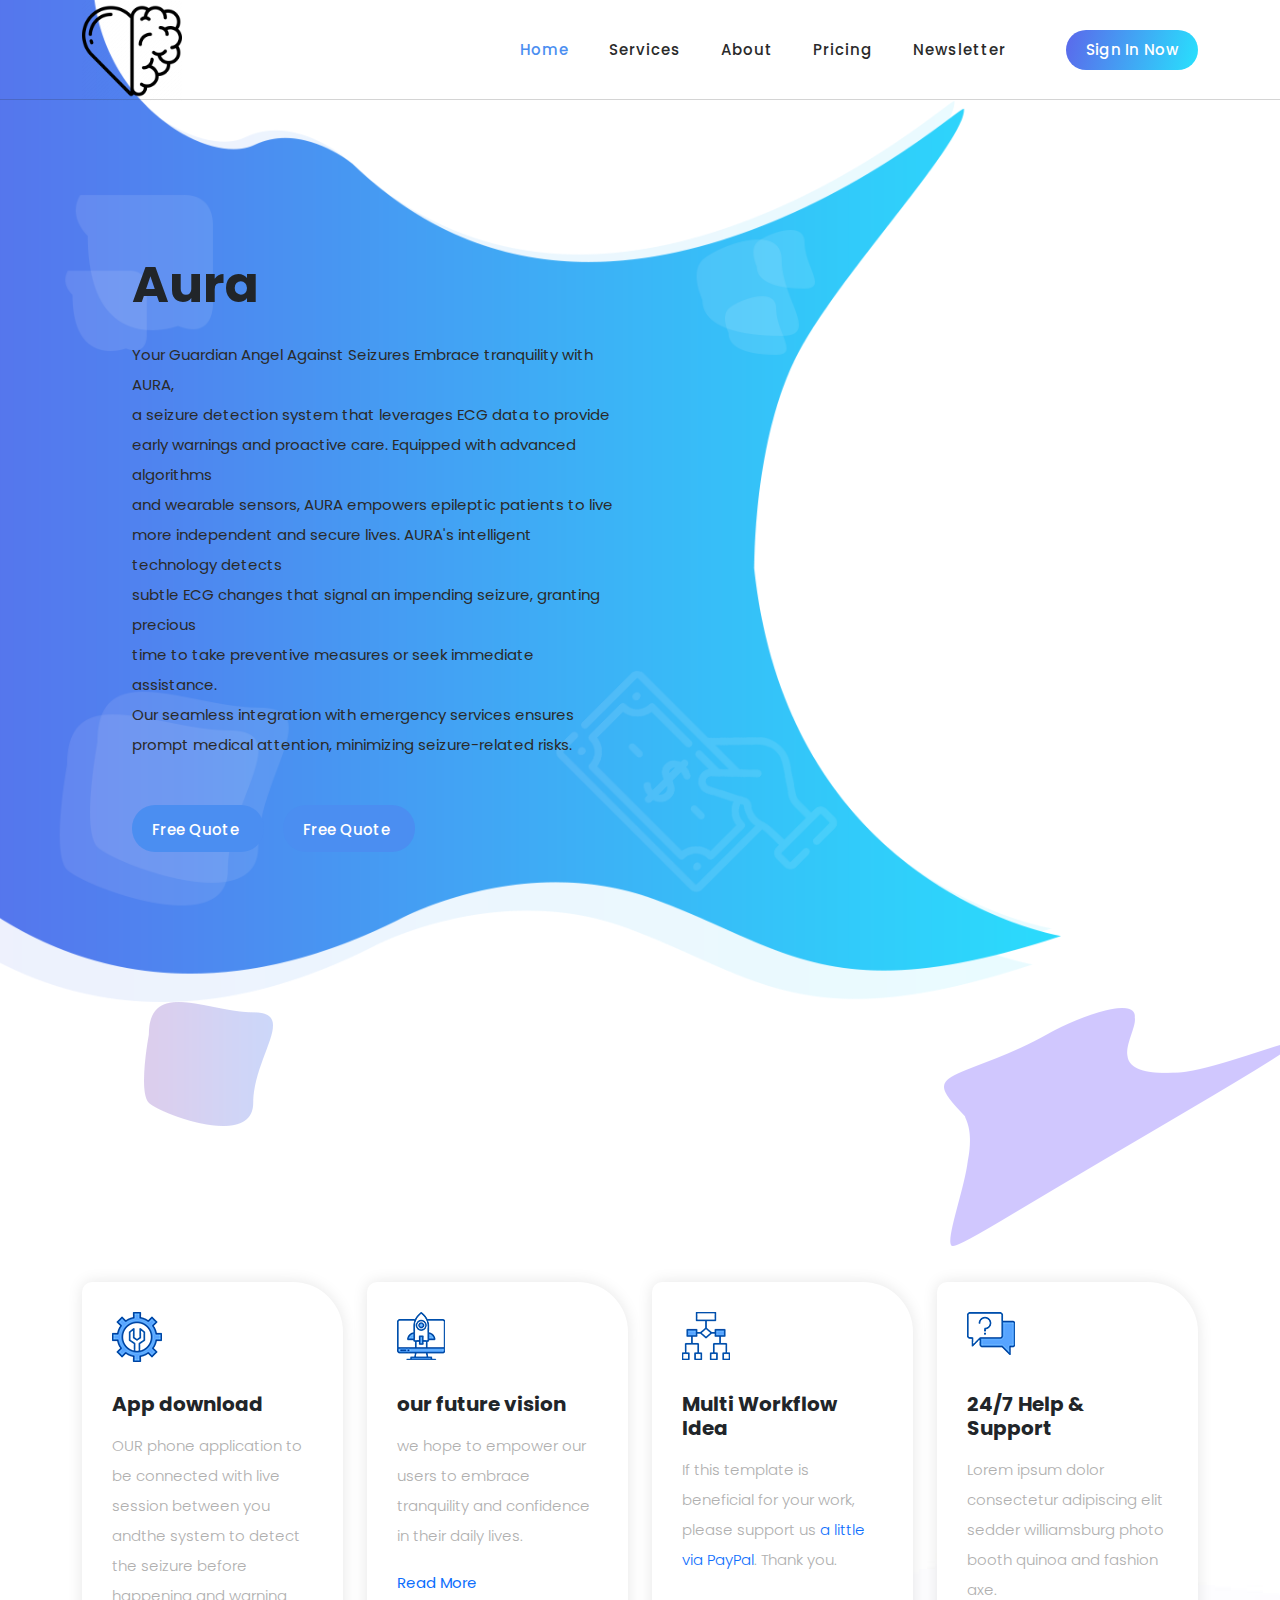
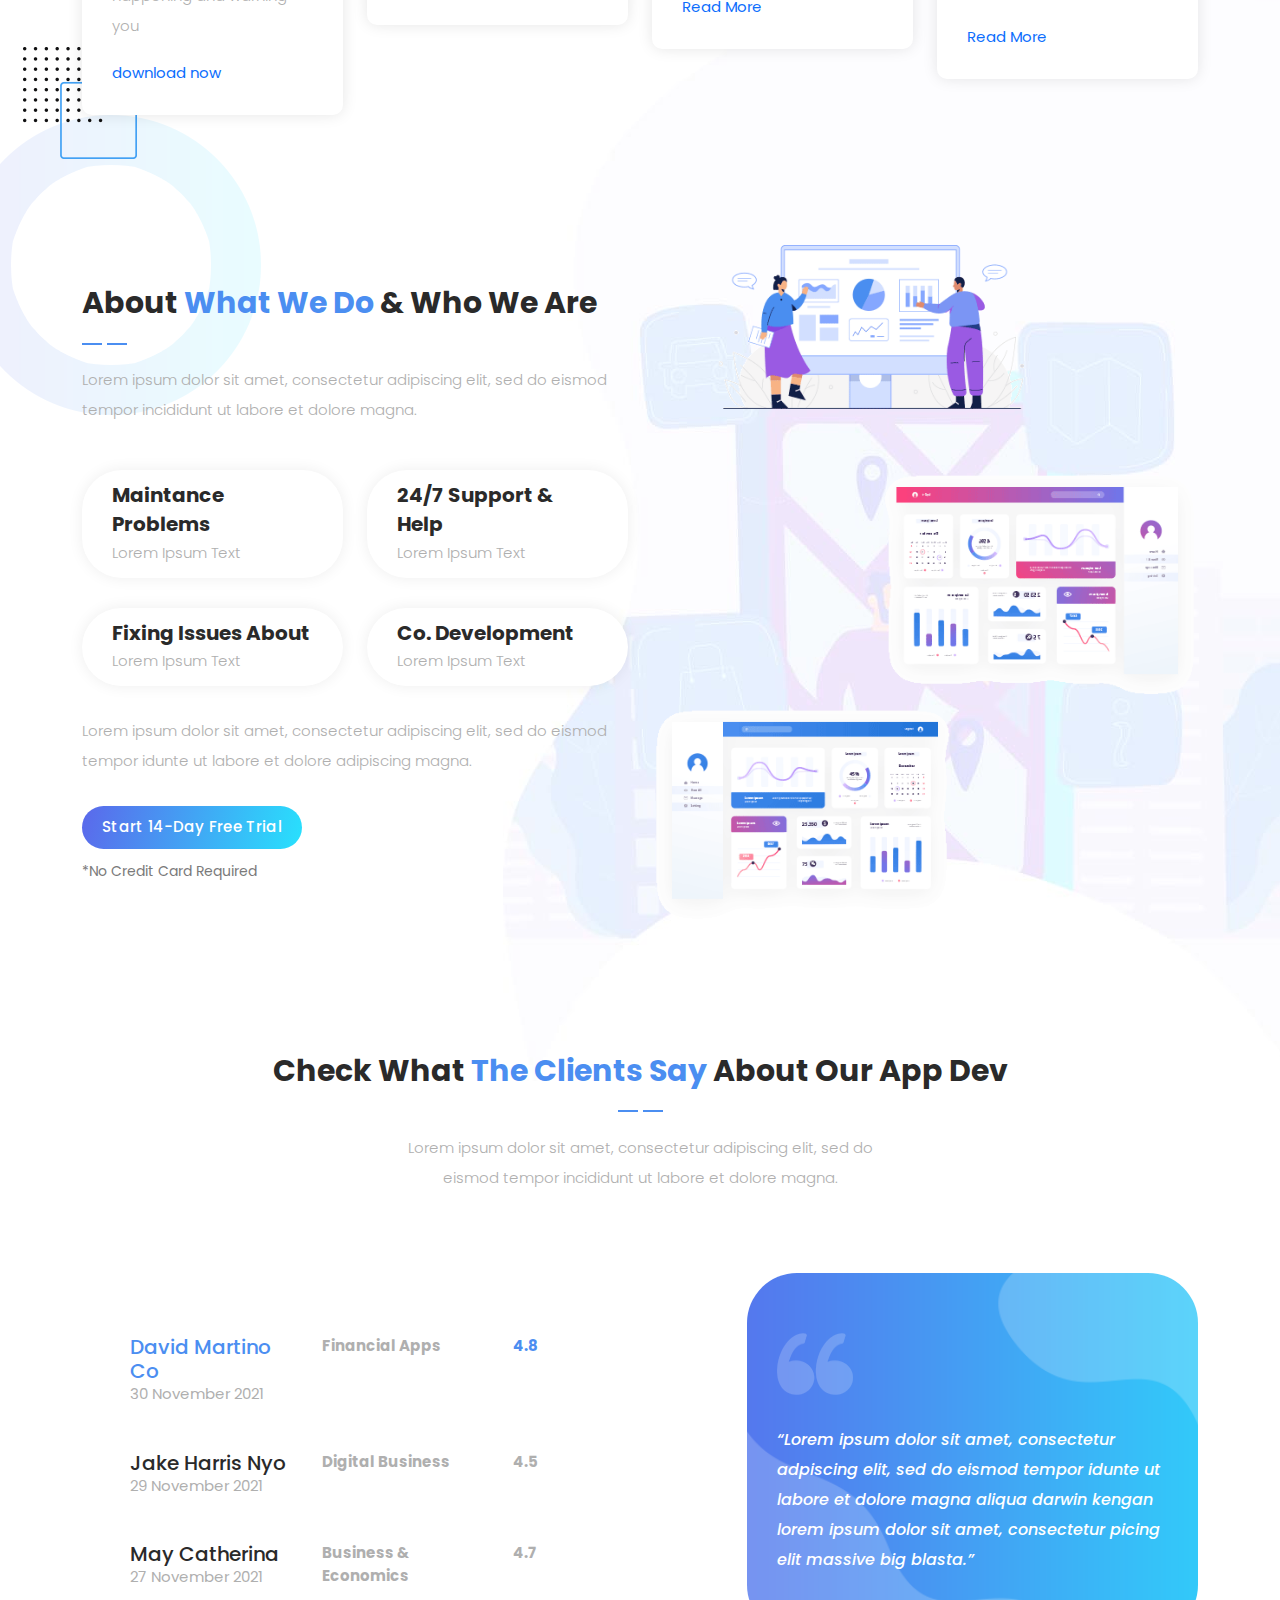
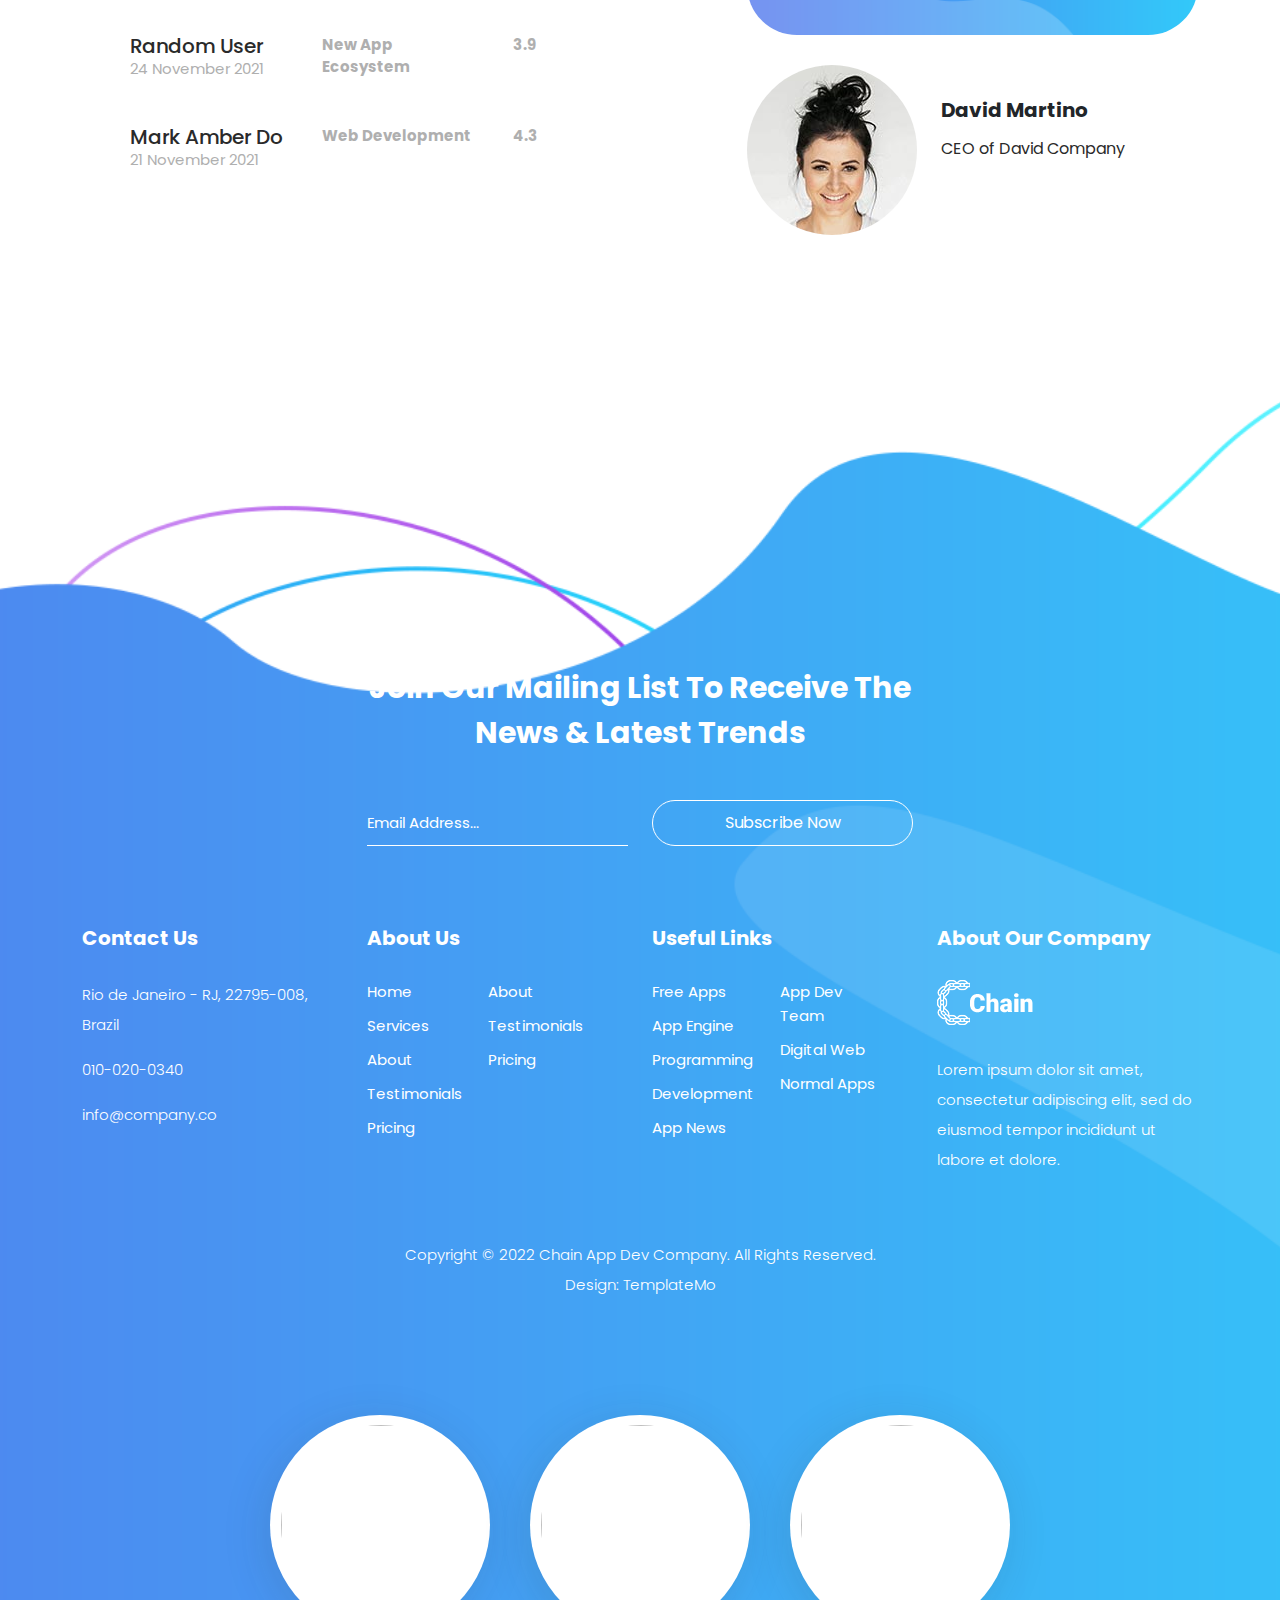
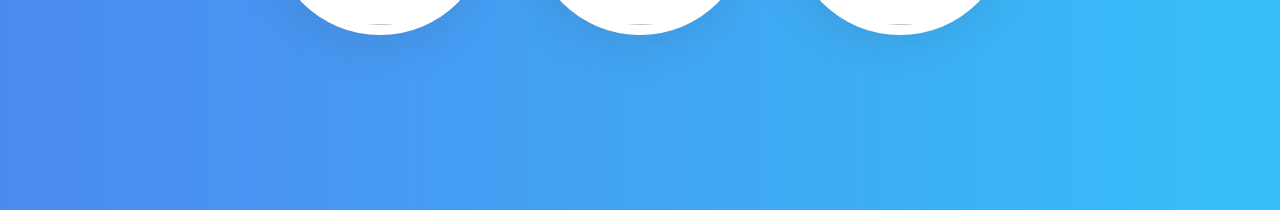
==== index.html @ 26a2052e "added new files" ====
<!DOCTYPE html>
<html lang="en">

  <head>

    <meta charset="UTF-8">
    <meta name="viewport" content="width=device-width, initial-scale=1, shrink-to-fit=no">
    <meta name="description" content="">
    <meta name="author" content="">
    <link rel="preconnect" href="https://fonts.googleapis.com">
    <link rel="preconnect" href="https://fonts.gstatic.com" crossorigin>
    <link href="https://fonts.googleapis.com/css2?family=Roboto:wght@100;300;400;500;700;900&display=swap" rel="stylesheet">

    <title>Chain App Dev - App Landing Page HTML5 Template</title>

    <!-- Bootstrap core CSS -->
    <link href="vendor/bootstrap/css/bootstrap.min.css" rel="stylesheet">

<!--

TemplateMo 570 Chain App Dev

https://templatemo.com/tm-570-chain-app-dev

-->

    <!-- Additional CSS Files -->
    <link rel="stylesheet" href="https://use.fontawesome.com/releases/v5.8.1/css/all.css" integrity="sha384-50oBUHEmvpQ+1lW4y57PTFmhCaXp0ML5d60M1M7uH2+nqUivzIebhndOJK28anvf" crossorigin="anonymous">
    <link rel="stylesheet" href="assets/css/templatemo-chain-app-dev.css">
    <link rel="stylesheet" href="assets/css/animated.css">
    <link rel="stylesheet" href="assets/css/owl.css">


    <style>
      @import url('https://fonts.googleapis.com/css2?family=Poppins:wght@300;400;500;600&display=swap');
       
          *{
          padding: 0;
          margin: 0;
          box-sizing: border-box;
          font-family: Poppins;
      }
      .home-container{
          width: 100%;
          height: 50vh; /*for the color background at the base*/
          display: flex;
          align-items: center;
          justify-content: center;
          
      }
      .profile-card{
          position: relative;
          width: 220px;
          height: 220px;
          background-color: #fff;
          padding: 30px;
          border-radius: 50%;
          box-shadow: -5px 8px 45px rgba(51, 51, 51, 0.126);
          transition: all .4s;
          margin: 0 20px;
      }
      .profile-card:hover{   /* it is for the image after moved up*/
          border-radius: 10px;
          height: 220px;
      }
      .profile-card .img{ /*it is for the position of the image inside teh circle adn make the circls*/
          position: relative;
          top: 50%; 
          left: 38%; 
          transform: translate(-50%, -50%); 
          width: 100%;
          height: 125%;
      }
      .profile-card:hover img{
          border-radius: 10px;
          transform: translateY(-70px);
      }
      .img img{
          object-fit: fill;
          width: 125%;
          height: 100%;
          border-radius: 50%;
          transition: all .4s;
          z-index: 99;
      }
      .caption{
          text-align: center;
          transform: translateY(-90px);
          opacity: 0;
          pointer-events: none;
          transition: all .5s;
          
      }
      .profile-card:hover .caption{
          opacity: 1;
          pointer-events: all;
          
      }
      .caption h3{
          font-size: 21px;
          color: #0c52a1;
          font-weight: 600;
      }
      .caption p{
          font-size: 15px;
          font-weight: 500;
          margin: 2px 0 12px 0;
      }
      .caption .social-links i{
          font-size: 21px;
          margin: 0 3px;
          cursor: pointer;
          color: #333;
          transition: all .4s;
      }
      .caption .social-links i:hover{
          color: #0c52a1;
      }

      .caption .email-icon {
          font-size: 21px;
          margin: 0 3px;
          cursor: pointer;
          color: #333;
          transition: all .4s;
      }

      .caption .phone-icon {
          font-size: 21px;
          margin: 0 3px;
          cursor: pointer;
          color: #333;
          transition: all .4s;
      }

  </style>

  </head>

<body>

  <!-- ***** Preloader Start ***** -->
  <div id="js-preloader" class="js-preloader">
    <div class="preloader-inner">
      <span class="dot"></span>
      <div class="dots">
        <span></span>
        <span></span>
        <span></span>
      </div>
    </div>
  </div>
  <!-- ***** Preloader End ***** -->

  <!-- ***** Header Area Start ***** -->
  <header class="header-area header-sticky wow slideInDown" data-wow-duration="0.75s" data-wow-delay="0s">
    <div class="container">
      <div class="row">
        <div class="col-12">
          <nav class="main-nav">
            <!-- ***** Logo Start ***** -->
            <a href="index.html" class="logo">
              <img src="assets/images/logo.png" alt="Chain App Dev" width="100px" height="100px">
            </a>
            <!-- ***** Logo End ***** -->
            <!-- ***** Menu Start ***** -->
            <ul class="nav">
              <li class="scroll-to-section"><a href="#top" class="active">Home</a></li>
              <li class="scroll-to-section"><a href="#services">Services</a></li>
              <li class="scroll-to-section"><a href="#about">About</a></li>
              <li class="scroll-to-section"><a href="#pricing">Pricing</a></li>
              <li class="scroll-to-section"><a href="#newsletter">Newsletter</a></li>
              <li><div class="gradient-button"><a id="modal_trigger" href="#modal"><i class="fa fa-sign-in-alt"></i> Sign In Now</a></div></li> 
            </ul>        
            <a class='menu-trigger'>
                <span>Menu</span>
            </a>
            <!-- ***** Menu End ***** -->
          </nav>
        </div>
      </div>
    </div>
  </header>
  <!-- ***** Header Area End ***** -->
  
  <div id="modal" class="popupContainer" style="display:none;">
    <div class="popupHeader">
        <span class="header_title">Login</span>
        <span class="modal_close"><i class="fa fa-times"></i></span>
    </div>

    <section class="popupBody">
        <!-- Social Login -->
        <div class="social_login">
            <div class="">
                <a href="#" class="social_box fb">
                    <span class="icon"><i class="fab fa-facebook"></i></span>
                    <span class="icon_title">Connect with Facebook</span>

                </a>

                <a href="#" class="social_box google">
                    <span class="icon"><i class="fab fa-google-plus"></i></span>
                    <span class="icon_title">Connect with Google</span>
                </a>
            </div>

            <div class="centeredText">
                <span>Or use your Email address</span>
            </div>

            <div class="action_btns">
                <div class="one_half"><a href="#" id="login_form" class="btn">Login</a></div>
                <div class="one_half last"><a href="#" id="register_form" class="btn">Sign up</a></div>
            </div>
        </div>

        <!-- Username & Password Login form -->
        <div class="user_login">
            <form>
                <label>Email / Username</label>
                <input type="text" />
                <br />

                <label>Password</label>
                <input type="password" />
                <br />

                <div class="checkbox">
                    <input id="remember" type="checkbox" />
                    <label for="remember">Remember me on this computer</label>
                </div>

                <div class="action_btns">
                    <div class="one_half"><a href="#" class="btn back_btn"><i class="fa fa-angle-double-left"></i> Back</a></div>
                    <div class="one_half last"><a href="#" class="btn btn_red">Login</a></div>
                </div>
            </form>

            <a href="#" class="forgot_password">Forgot password?</a>
        </div>

        <!-- Register Form -->
        <div class="user_register">
            <form>
                <label>Full Name</label>
                <input type="text" />
                <br />

                <label>Email Address</label>
                <input type="email" />
                <br />

                <label>Password</label>
                <input type="password" />
                <br />

                <div class="checkbox">
                    <input id="send_updates" type="checkbox" />
                    <label for="send_updates">Send me occasional email updates</label>
                </div>

                <div class="action_btns">
                    <div class="one_half"><a href="#" class="btn back_btn"><i class="fa fa-angle-double-left"></i> Back</a></div>
                    <div class="one_half last"><a href="#" class="btn btn_red">Register</a></div>
                </div>
            </form>
        </div>
    </section>
</div>

  <div class="main-banner wow fadeIn" id="top" data-wow-duration="1s" data-wow-delay="0.5s">
    <div class="container">
      <div class="row">
        <div class="col-lg-12">
          <div class="row">
            <div class="col-lg-6 align-self-center">
              <div class="left-content show-up header-text wow fadeInLeft" data-wow-duration="1s" data-wow-delay="1s">
                <div class="row">
                  <div class="col-lg-12">
                    <h2>Aura</h2>
                    <p>
                      Your Guardian Angel Against Seizures Embrace tranquility with AURA, <br>a seizure detection system that leverages ECG data to provide <br> early warnings and proactive care. Equipped with advanced algorithms<br> and wearable sensors, AURA empowers epileptic patients to live <br>more independent and secure lives. AURA's intelligent technology detects <br>subtle ECG changes that signal an impending seizure, granting precious <br>
                      time to take preventive measures or seek immediate assistance. <br>
                      Our seamless integration with emergency services ensures prompt medical attention, minimizing seizure-related risks.</p>
                  </div>
                  <div class="col-lg-12">
                    <div class="white-button first-button scroll-to-section">
                      <a href="#contact">Free Quote <i class="fab fa-apple"></i></a>
                    </div>
                    <div class="white-button scroll-to-section">
                      <a href="#contact">Free Quote <i class="fab fa-google-play"></i></a>
                    </div>
                  </div>
                </div>
              </div>
            </div>
            <div class="col-lg-6">
              <div class="right-image wow fadeInRight" data-wow-duration="1s" data-wow-delay="0.5s">
                <img src="https://th.bing.com/th/id/OIP.6OXfZIeLbPVZrS8uVsND5AHaE8?rs=1&pid=ImgDetMain" alt="">
              <!--   <img src="assets/images/slider-dec.jpg" alt="">-->
              </div>
            </div>
          </div>
        </div>
      </div>
    </div>
  </div>

  <div id="services" class="services section">
    <div class="container">
      <div class="row">
        <div class="col-lg-8 offset-lg-2">
          <div class="section-heading  wow fadeInDown" data-wow-duration="1s" data-wow-delay="0.5s">
            <h4>Amazing <em>Services &amp; Features</em> for you</h4>
            <img src="assets/images/heading-line-dec.png" alt="">
           <!-- <p>If you need the greatest collection of HTML templates for your business, please visit <a rel="nofollow" href="https://www.toocss.com/" target="_blank">TooCSS</a> Blog. If you need to have a contact form PHP script, go to <a href="https://templatemo.com/contact" target="_parent">our contact page</a> for more information.</p>-->
          </div>
        </div>
      </div>
    </div>
    <div class="container">
      <div class="row">
        <div class="col-lg-3">
          <div class="service-item first-service">
            <div class="icon"></div>
            <h4>App download</h4>
            <p>OUR phone application to be connected with live session between you andthe system to detect the seizure before happening and warning you</p>
            <div class="text-button">
              <a href="https://drive.google.com/drive/folders/12OPO1yOykfSMmzlpEMEqibcxQzEgT4Ck?usp=sharing">download now<i class="fa fa-arrow-right"></i></a>
            </div>
          </div>
        </div>
        <div class="col-lg-3">
          <div class="service-item second-service">
            <div class="icon"></div>
            <h4>our future vision</h4>
            <p>we hope to empower our users to embrace tranquility and confidence in their daily lives.</p>
            <div class="text-button">
              <a href="D:\Downloads\web-main\web-main\templatemo_570_chain_app_dev\vision.html">Read More <i class="fa fa-arrow-right"></i></a>
            </div>
          </div>
        </div>
        <div class="col-lg-3">
          <div class="service-item third-service">
            <div class="icon"></div>
            <h4>Multi Workflow Idea</h4>
            <p>If this template is beneficial for your work, please support us <a rel="nofollow" href="https://paypal.me/templatemo" target="_blank">a little via PayPal</a>. Thank you.</p>
            <div class="text-button">
              <a href="#">Read More <i class="fa fa-arrow-right"></i></a>
            </div>
          </div>
        </div>
        <div class="col-lg-3">
          <div class="service-item fourth-service">
            <div class="icon"></div>
            <h4>24/7 Help &amp; Support</h4>
            <p>Lorem ipsum dolor consectetur adipiscing elit sedder williamsburg photo booth quinoa and fashion axe.</p>
            <div class="text-button">
              <a href="#">Read More <i class="fa fa-arrow-right"></i></a>
            </div>
          </div>
        </div>
      </div>
    </div>
  </div>

  <div id="about" class="about-us section">
    <div class="container">
      <div class="row">
        <div class="col-lg-6 align-self-center">
          <div class="section-heading">
            <h4>About <em>What We Do</em> &amp; Who We Are</h4>
            <img src="assets/images/heading-line-dec.png" alt="">
            <p>Lorem ipsum dolor sit amet, consectetur adipiscing elit, sed do eismod tempor incididunt ut labore et dolore magna.</p>
          </div>
          <div class="row">
            <div class="col-lg-6">
              <div class="box-item">
                <h4><a href="#">Maintance Problems</a></h4>
                <p>Lorem Ipsum Text</p>
              </div>
            </div>
            <div class="col-lg-6">
              <div class="box-item">
                <h4><a href="#">24/7 Support &amp; Help</a></h4>
                <p>Lorem Ipsum Text</p>
              </div>
            </div>
            <div class="col-lg-6">
              <div class="box-item">
                <h4><a href="#">Fixing Issues About</a></h4>
                <p>Lorem Ipsum Text</p>
              </div>
            </div>
            <div class="col-lg-6">
              <div class="box-item">
                <h4><a href="#">Co. Development</a></h4>
                <p>Lorem Ipsum Text</p>
              </div>
            </div>
            <div class="col-lg-12">
              <p>Lorem ipsum dolor sit amet, consectetur adipiscing elit, sed do eismod tempor idunte ut labore et dolore adipiscing  magna.</p>
              <div class="gradient-button">
                <a href="#">Start 14-Day Free Trial</a>
              </div>
              <span>*No Credit Card Required</span>
            </div>
          </div>
        </div>
        <div class="col-lg-6">
          <div class="right-image">
            <img src="assets/images/about-right-dec.png" alt="">
          </div>
        </div>
      </div>
    </div>
  </div>

  <div id="clients" class="the-clients">
    <div class="container">
      <div class="row">
        <div class="col-lg-8 offset-lg-2">
          <div class="section-heading">
            <h4>Check What <em>The Clients Say</em> About Our App Dev</h4>
            <img src="assets/images/heading-line-dec.png" alt="">
            <p>Lorem ipsum dolor sit amet, consectetur adipiscing elit, sed do eismod tempor incididunt ut labore et dolore magna.</p>
          </div>
        </div>
        <div class="col-lg-12">
          <div class="naccs">
            <div class="grid">
              <div class="row">
                <div class="col-lg-7 align-self-center">
                  <div class="menu">
                    <div class="first-thumb active">
                      <div class="thumb">
                        <div class="row">
                          <div class="col-lg-4 col-sm-4 col-12">
                            <h4>David Martino Co</h4>
                            <span class="date">30 November 2021</span>
                          </div>
                          <div class="col-lg-4 col-sm-4 d-none d-sm-block">
                            <span class="category">Financial Apps</span>
                          </div>
                          <div class="col-lg-4 col-sm-4 col-12">
                              <i class="fa fa-star"></i>
                              <i class="fa fa-star"></i>
                              <i class="fa fa-star"></i>
                              <i class="fa fa-star"></i>
                              <i class="fa fa-star"></i>
                              <span class="rating">4.8</span>
                          </div>
                        </div>
                      </div>
                    </div>
                    <div>
                      <div class="thumb">
                        <div class="row">
                          <div class="col-lg-4 col-sm-4 col-12">
                            <h4>Jake Harris Nyo</h4>
                            <span class="date">29 November 2021</span>
                          </div>
                          <div class="col-lg-4 col-sm-4 d-none d-sm-block">
                            <span class="category">Digital Business</span>
                          </div>
                          <div class="col-lg-4 col-sm-4 col-12">
                              <i class="fa fa-star"></i>
                              <i class="fa fa-star"></i>
                              <i class="fa fa-star"></i>
                              <i class="fa fa-star"></i>
                              <i class="fa fa-star"></i>
                              <span class="rating">4.5</span>
                          </div>
                        </div>
                      </div>
                    </div>
                    <div>
                      <div class="thumb">
                        <div class="row">
                          <div class="col-lg-4 col-sm-4 col-12">
                            <h4>May Catherina</h4>
                            <span class="date">27 November 2021</span>
                          </div>
                          <div class="col-lg-4 col-sm-4 d-none d-sm-block">
                            <span class="category">Business &amp; Economics</span>
                          </div>
                          <div class="col-lg-4 col-sm-4 col-12">
                              <i class="fa fa-star"></i>
                              <i class="fa fa-star"></i>
                              <i class="fa fa-star"></i>
                              <i class="fa fa-star"></i>
                              <i class="fa fa-star"></i>
                              <span class="rating">4.7</span>
                          </div>
                        </div>
                      </div>
                    </div>
                    <div>
                      <div class="thumb">
                        <div class="row">
                          <div class="col-lg-4 col-sm-4 col-12">
                            <h4>Random User</h4>
                            <span class="date">24 November 2021</span>
                          </div>
                          <div class="col-lg-4 col-sm-4 d-none d-sm-block">
                            <span class="category">New App Ecosystem</span>
                          </div>
                          <div class="col-lg-4 col-sm-4 col-12">
                              <i class="fa fa-star"></i>
                              <i class="fa fa-star"></i>
                              <i class="fa fa-star"></i>
                              <i class="fa fa-star"></i>
                              <i class="fa fa-star"></i>
                              <span class="rating">3.9</span>
                          </div>
                        </div>
                      </div>
                    </div>
                    <div class="last-thumb">
                      <div class="thumb">
                        <div class="row">
                          <div class="col-lg-4 col-sm-4 col-12">
                            <h4>Mark Amber Do</h4>
                            <span class="date">21 November 2021</span>
                          </div>
                          <div class="col-lg-4 col-sm-4 d-none d-sm-block">
                            <span class="category">Web Development</span>
                          </div>
                          <div class="col-lg-4 col-sm-4 col-12">
                              <i class="fa fa-star"></i>
                              <i class="fa fa-star"></i>
                              <i class="fa fa-star"></i>
                              <i class="fa fa-star"></i>
                              <i class="fa fa-star"></i>
                              <span class="rating">4.3</span>
                          </div>
                        </div>
                      </div>
                    </div>
                  </div>
                </div> 
                <div class="col-lg-5">
                  <ul class="nacc">
                    <li class="active">
                      <div>
                        <div class="thumb">
                          <div class="row">
                            <div class="col-lg-12">
                              <div class="client-content">
                                <img src="assets/images/quote.png" alt="">
                                <p>“Lorem ipsum dolor sit amet, consectetur adpiscing elit, sed do eismod tempor idunte ut labore et dolore magna aliqua darwin kengan
                                  lorem ipsum dolor sit amet, consectetur picing elit massive big blasta.”</p>
                              </div>
                              <div class="down-content">
                                <img src="assets/images/client-image.jpg" alt="">
                                <div class="right-content">
                                  <h4>David Martino</h4>
                                  <span>CEO of David Company</span>
                                </div>
                              </div>
                            </div>
                          </div>
                        </div>
                      </div>
                    </li>
                    <li>
                      <div>
                        <div class="thumb">
                          <div class="row">
                            <div class="col-lg-12">
                              <div class="client-content">
                                <img src="assets/images/quote.png" alt="">
                                <p>“CTO, Lorem ipsum dolor sit amet, consectetur adpiscing elit, sed do eismod tempor idunte ut labore et dolore magna aliqua darwin kengan
                                  lorem ipsum dolor sit amet, consectetur picing elit massive big blasta.”</p>
                              </div>
                              <div class="down-content">
                                <img src="assets/images/client-image.jpg" alt="">
                                <div class="right-content">
                                  <h4>Jake H. Nyo</h4>
                                  <span>CTO of Digital Company</span>
                                </div>
                              </div>
                            </div>
                          </div>
                        </div>
                      </div>
                    </li>
                    <li>
                      <div>
                        <div class="thumb">
                          <div class="row">
                            <div class="col-lg-12">
                              <div class="client-content">
                                <img src="assets/images/quote.png" alt="">
                                <p>“May, Lorem ipsum dolor sit amet, consectetur adpiscing elit, sed do eismod tempor idunte ut labore et dolore magna aliqua darwin kengan
                                  lorem ipsum dolor sit amet, consectetur picing elit massive big blasta.”</p>
                              </div>
                              <div class="down-content">
                                <img src="assets/images/client-image.jpg" alt="">
                                <div class="right-content">
                                  <h4>May C.</h4>
                                  <span>Founder of Catherina Co.</span>
                                </div>
                              </div>
                            </div>
                          </div>
                        </div>
                      </div>
                    </li>
                    <li>
                      <div>
                        <div class="thumb">
                          <div class="row">
                            <div class="col-lg-12">
                              <div class="client-content">
                                <img src="assets/images/quote.png" alt="">
                                <p>“Lorem ipsum dolor sit amet, consectetur adpiscing elit, sed do eismod tempor idunte ut labore et dolore magna aliqua darwin kengan
                                  lorem ipsum dolor sit amet, consectetur picing elit massive big blasta.”</p>
                              </div>
                              <div class="down-content">
                                <img src="assets/images/client-image.jpg" alt="">
                                <div class="right-content">
                                  <h4>Random Staff</h4>
                                  <span>Manager, Digital Company</span>
                                </div>
                              </div>
                            </div>
                          </div>
                        </div>
                      </div>
                    </li>
                    <li>
                      <div>
                        <div class="thumb">
                          <div class="row">
                            <div class="col-lg-12">
                              <div class="client-content">
                                <img src="assets/images/quote.png" alt="">
                                <p>“Mark, Lorem ipsum dolor sit amet, consectetur adpiscing elit, sed do eismod tempor idunte ut labore et dolore magna aliqua darwin kengan
                                  lorem ipsum dolor sit amet, consectetur picing elit massive big blasta.”</p>
                              </div>
                              <div class="down-content">
                                <img src="assets/images/client-image.jpg" alt="">
                                <div class="right-content">
                                  <h4>Mark Am</h4>
                                  <span>CTO, Amber Do Company</span>
                                </div>
                              </div>
                            </div>
                          </div>
                        </div>
                      </div>
                    </li>
                  </ul>
                </div>          
              </div>
            </div>
          </div>
        </div>
      </div>
    </div>
  </div>
<!--
  <div id="pricing" class="pricing-tables">
    <div class="container">
      <div class="row">
        <div class="col-lg-8 offset-lg-2">
          <div class="section-heading">
            <h4>We Have The Best Pre-Order <em>Prices</em> You Can Get</h4>
            <img src="assets/images/heading-line-dec.png" alt="">
            <p>Lorem ipsum dolor sit amet, consectetur adipiscing elit, sed do eismod tempor incididunt ut labore et dolore magna.</p>
          </div>
        </div>
        <div class="col-lg-4">
          <div class="pricing-item-regular">
            <span class="price">$12</span>
            <h4>Standard Plan App</h4>
            <div class="icon">
              <img src="assets/images/pricing-table-01.png" alt="">
            </div>
            <ul>
              <li>Lorem Ipsum Dolores</li>
              <li>20 TB of Storage</li>
              <li class="non-function">Life-time Support</li>
              <li class="non-function">Premium Add-Ons</li>
              <li class="non-function">Fastest Network</li>
              <li class="non-function">More Options</li>
            </ul>
            <div class="border-button">
              <a href="#">Purchase This Plan Now</a>
            </div>
          </div>
        </div>
        <div class="col-lg-4">
          <div class="pricing-item-pro">
            <span class="price">$25</span>
            <h4>Business Plan App</h4>
            <div class="icon">
              <img src="assets/images/pricing-table-01.png" alt="">
            </div>
            <ul>
              <li>Lorem Ipsum Dolores</li>
              <li>50 TB of Storage</li>
              <li>Life-time Support</li>
              <li>Premium Add-Ons</li>
              <li class="non-function">Fastest Network</li>
              <li class="non-function">More Options</li>
            </ul>
            <div class="border-button">
              <a href="#">Purchase This Plan Now</a>
            </div>
          </div>
        </div>
        <div class="col-lg-4">
          <div class="pricing-item-regular">
            <span class="price">$66</span>
            <h4>Premium Plan App</h4>
            <div class="icon">
              <img src="assets/images/pricing-table-01.png" alt="">
            </div>
            <ul>
              <li>Lorem Ipsum Dolores</li>
              <li>120 TB of Storage</li>
              <li>Life-time Support</li>
              <li>Premium Add-Ons</li>
              <li>Fastest Network</li>
              <li>More Options</li>
            </ul>
            <div class="border-button">
              <a href="#">Purchase This Plan Now</a>
            </div>
          </div>
        </div>
      </div>
    </div>
  </div> -->

  <footer id="newsletter">
    <div class="container">
      <div class="row">
        <div class="col-lg-8 offset-lg-2">
          <div class="section-heading">
            <h4>Join our mailing list to receive the news &amp; latest trends</h4>
          </div>
        </div>
        <div class="col-lg-6 offset-lg-3">
          <form id="search" action="#" method="GET">
            <div class="row">
              <div class="col-lg-6 col-sm-6">
                <fieldset>
                  <input type="address" name="address" class="email" placeholder="Email Address..." autocomplete="on" required>
                </fieldset>
              </div>
              <div class="col-lg-6 col-sm-6">
                <fieldset>
                  <button type="submit" class="main-button">Subscribe Now <i class="fa fa-angle-right"></i></button>
                </fieldset>
              </div>
            </div>
          </form>
        </div>
      </div>
      <div class="row">
        <div class="col-lg-3">
          <div class="footer-widget">
            <h4>Contact Us</h4>
            <p>Rio de Janeiro - RJ, 22795-008, Brazil</p>
            <p><a href="#">010-020-0340</a></p>
            <p><a href="#">info@company.co</a></p>
          </div>
        </div>
        <div class="col-lg-3">
          <div class="footer-widget">
            <h4>About Us</h4>
            <ul>
              <li><a href="#">Home</a></li>
              <li><a href="#">Services</a></li>
              <li><a href="#">About</a></li>
              <li><a href="#">Testimonials</a></li>
              <li><a href="#">Pricing</a></li>
            </ul>
            <ul>
              <li><a href="#">About</a></li>
              <li><a href="#">Testimonials</a></li>
              <li><a href="#">Pricing</a></li>
            </ul>
          </div>
        </div>
        <div class="col-lg-3">
          <div class="footer-widget">
            <h4>Useful Links</h4>
            <ul>
              <li><a href="#">Free Apps</a></li>
              <li><a href="#">App Engine</a></li>
              <li><a href="#">Programming</a></li>
              <li><a href="#">Development</a></li>
              <li><a href="#">App News</a></li>
            </ul>
            <ul>
              <li><a href="#">App Dev Team</a></li>
              <li><a href="#">Digital Web</a></li>
              <li><a href="#">Normal Apps</a></li>
            </ul>
          </div>
        </div>
        <div class="col-lg-3">
          <div class="footer-widget">
            <h4>About Our Company</h4>
            <div class="logo">
              <img src="assets/images/white-logo.png" alt="">
            </div>
            <p>Lorem ipsum dolor sit amet, consectetur adipiscing elit, sed do eiusmod tempor incididunt ut labore et dolore.</p>
          </div>
        </div>
        <div class="col-lg-12">
          <div class="copyright-text">
            <p>Copyright © 2022 Chain App Dev Company. All Rights Reserved. 
          <br>Design: <a href="https://templatemo.com/" target="_blank" title="css templates">TemplateMo</a></p>
          </div>
        </div>
      </div>
    </div>
  


  


<div class='home-container'>
  <div class='profile-card'>
      <div class='img'>
          <img src='https://blogger.googleusercontent.com/img/b/R29vZ2xl/AVvXsEhSrbwojofJzehGRGqbWbMXhbvmemq7pli1RXOyGQrYdX3c1AB_MZjR6u8QI542pYQsECIYCFBYRcKCkyAXUO09M35Idbz5nWdYGDUMEQOfNnbzWWTDHnOJdyiJHqgiw8cEQ5H3tWRI_pQQHQgNkdUddDWBeD3lS8COqP-tGeiNWhN4y_ThYm9AdDG8x495/s320/khaled.jpg'> </img>
      </div>
      <div class='caption'>
          <h3>Khalid Nagiub</h3>
          <p> </p>

          <a href="mailto:Khaled.1621031@stemredsea.moe.edu.eg" class="caption email-icon">
              <svg xmlns="[data-uri]" width="24" height="24" fill="none" stroke="#333" stroke-width="2" stroke-linecap="round" stroke-linejoin="round" class="icon-email">
                <path d="M20 4H4c-1.1 0-2 .9-2 2v12c0 1.1.9 2 2 2h16c1.1 0 2-.9 2-2V6c0-1.1-.9-2-2-2zm0 2l-8 5-8-5V6l8 5 8-5v2z"/>
              </svg>
            </a>

            <a href="tel:+201023535170" class="caption phone-icon">
              <svg xmlns="https://blogger.googleusercontent.com/img/b/R29vZ2xl/AVvXsEh4-40dQDVCeBLp_4kILMJW6ceSJjGhiE83KXF1SgNOHI3TmyzIj78eKMXjhOKnA9r6dI22Ym7mTmTRZLNDWCj3YXr5CfdeP_FdNeruJQcYTjFagBFTG7gWqiqBWT4yjXG27m8PXPdvKsxr_0-Iab3X7WvmhPVhagSiWcTxoZh8fL6GjuU2ha7SPBd1kX2L/s1600/download.png" width="24" height="24" fill="none" stroke="#333" stroke-width="2" stroke-linecap="round" stroke-linejoin="round" class="icon-phone">
                  <path d="M20 12c0-4.42-3.58-8-8-8s-8 3.58-8 8 3.58 8 8 8zM12 4l8 8-8 8-8-8z" />
                </svg>
            </a>
        
      </div>
  </div>
  <div class='profile-card'>
      <div class='img'>
          <img src='https://blogger.googleusercontent.com/img/b/R29vZ2xl/AVvXsEinZrc0Ne8yJDm_dOAMrucDJ99uQ5zBHwuJdv-xUiSQQjdTu7BpwDwo5pF2RMN7xdYatJYLrFrzaFmuXgnXco9JUyjGXmi_FxxtyJAnReIZgHk0nzJ0Bb334x3eFp9B4GhkX2BNW0ryRMgymjGyNonG6sDWa6OpsPymfME2qnizpv0ADkXxZW9F5PAgIllh/s320/saged.jpg'> </img>
      </div>
      <div class='caption'>
          <h3>Saged Arafa</h3>
          <p>                 
          </p>
          <a href="mailto:Saged.1621058@stemredse.moe.edu.eg" class="caption email-icon">
              <svg xmlns="[data-uri]" width="24" height="24" fill="none" stroke="#333" stroke-width="2" stroke-linecap="round" stroke-linejoin="round" class="icon-email">
                <path d="M20 4H4c-1.1 0-2 .9-2 2v12c0 1.1.9 2 2 2h16c1.1 0 2-.9 2-2V6c0-1.1-.9-2-2-2zm0 2l-8 5-8-5V6l8 5 8-5v2z"/>
              </svg>
            </a>

            <a href="tel:+201007002284" class="caption phone-icon">
              <svg xmlns="https://blogger.googleusercontent.com/img/b/R29vZ2xl/AVvXsEh4-40dQDVCeBLp_4kILMJW6ceSJjGhiE83KXF1SgNOHI3TmyzIj78eKMXjhOKnA9r6dI22Ym7mTmTRZLNDWCj3YXr5CfdeP_FdNeruJQcYTjFagBFTG7gWqiqBWT4yjXG27m8PXPdvKsxr_0-Iab3X7WvmhPVhagSiWcTxoZh8fL6GjuU2ha7SPBd1kX2L/s1600/download.png" width="24" height="24" fill="none" stroke="#333" stroke-width="2" stroke-linecap="round" stroke-linejoin="round" class="icon-phone">
                  <path d="M20 12c0-4.42-3.58-8-8-8s-8 3.58-8 8 3.58 8 8 8zM12 4l8 8-8 8-8-8z" />
                </svg>
            </a>
      </div>
  </div>
  <div class='profile-card'>
      <div class='img'>
          <img src='https://blogger.googleusercontent.com/img/b/R29vZ2xl/AVvXsEj7MMt-LreHY6meawiaDGsim4buL1ve2hCtGr_3j21fsRgkqiJFYwm2t7ZgLaJ5b0Di9n-dWtd5u7gNpJOTnnZ2jsf1L4uMIXnfe_2jMW8ZozhjOnVKIJ34QOISgBaCL0t8F_ZVWzD8LA3TmB9gix8o42Sdks6jwqvWhjHwlic8f2fQP2_1Bi-3sshpCWvX/s320/Amr.jpg'> </img>
      </div>
      <div class='caption'>
          <h3>Amro M. Farag</h3>
          <p>
           
       </p>
       
       <a href="mailto:amro.1621018@stemredasea.moe.edu.eg" class="caption email-icon">
          <svg xmlns="[data-uri]" width="24" height="24" fill="none" stroke="#333" stroke-width="2" stroke-linecap="round" stroke-linejoin="round" class="icon-email">
            <path d="M20 4H4c-1.1 0-2 .9-2 2v12c0 1.1.9 2 2 2h16c1.1 0 2-.9 2-2V6c0-1.1-.9-2-2-2zm0 2l-8 5-8-5V6l8 5 8-5v2z"/>
          </svg>
        </a>

        <a href="tel:+1234567890" class="caption phone-icon">
          <svg xmlns="https://blogger.googleusercontent.com/img/b/R29vZ2xl/AVvXsEh4-40dQDVCeBLp_4kILMJW6ceSJjGhiE83KXF1SgNOHI3TmyzIj78eKMXjhOKnA9r6dI22Ym7mTmTRZLNDWCj3YXr5CfdeP_FdNeruJQcYTjFagBFTG7gWqiqBWT4yjXG27m8PXPdvKsxr_0-Iab3X7WvmhPVhagSiWcTxoZh8fL6GjuU2ha7SPBd1kX2L/s1600/download.png" width="24" height="24" fill="none" stroke="#333" stroke-width="2" stroke-linecap="round" stroke-linejoin="round" class="icon-phone">
              <path d="M20 12c0-4.42-3.58-8-8-8s-8 3.58-8 8 3.58 8 8 8zM12 4l8 8-8 8-8-8z" />
            </svg>
        </a>
         
                      
      </div>
  </div>
</div>


</footer>

  <!-- Scripts -->
  <script src="vendor/jquery/jquery.min.js"></script>
  <script src="vendor/bootstrap/js/bootstrap.bundle.min.js"></script>
  <script src="assets/js/owl-carousel.js"></script>
  <script src="assets/js/animation.js"></script>
  <script src="assets/js/imagesloaded.js"></script>
  <script src="assets/js/popup.js"></script>
  <script src="assets/js/custom.js"></script>
</body>
</html>
---- assets/css/templatemo-chain-app-dev.css ----
/*

TemplateMo 570 Chain App Dev

https://templatemo.com/tm-570-chain-app-dev

*/

/* ---------------------------------------------
Table of contents
------------------------------------------------
01. font & reset css
02. reset
03. global styles
04. header
05. banner
06. features
07. testimonials
08. contact
09. footer
10. preloader
11. search
12. portfolio

--------------------------------------------- */
/* 
---------------------------------------------
font & reset css
--------------------------------------------- 
*/
/* 
---------------------------------------------
reset
--------------------------------------------- 
*/
html, body, div, span, applet, object, iframe, h1, h2, h3, h4, h5, h6, p, blockquote, div
pre, a, abbr, acronym, address, big, cite, code, del, dfn, em, font, img, ins, kbd, q,
s, samp, small, strike, strong, sub, sup, tt, var, b, u, i, center, dl, dt, dd, ol, ul, li,
figure, header, nav, section, article, aside, footer, figcaption {
  margin: 0;
  padding: 0;
  border: 0;
  outline: 0;
}

/* clear fix */
.grid:after {
  content: '';
  display: block;
  clear: both;
}

/* ---- .grid-item ---- */

.grid-sizer,
.grid-item {
  width: 50%;
}

.grid-item {
  float: left;
}

.grid-item img {
  display: block;
  max-width: 100%;
}

.clearfix:after {
  content: ".";
  display: block;
  clear: both;
  visibility: hidden;
  line-height: 0;
  height: 0;
}

.clearfix {
  display: inline-block;
}

html[xmlns] .clearfix {
  display: block;
}

* html .clearfix {
  height: 1%;
}

ul, li {
  padding: 0;
  margin: 0;
  list-style: none;
}

header, nav, section, article, aside, footer, hgroup {
  display: block;
}

* {
  box-sizing: border-box;
}

html, body {
  font-family: 'Roboto', sans-serif;
  font-weight: 400;
  background-color: #fff;
  -ms-text-size-adjust: 100%;
  -webkit-font-smoothing: antialiased;
  -moz-osx-font-smoothing: grayscale;
}

a {
  text-decoration: none !important;
}

h1, h2, h3, h4, h5, h6 {
  margin-top: 0px;
  margin-bottom: 0px;
}

ul {
  margin-bottom: 0px;
}

p {
  font-size: 15px;
  line-height: 30px;
  font-weight: 300;
  color: #afafaf;
}

img {
  width: 100%;
  overflow: hidden;
}

/* 
---------------------------------------------
global styles
--------------------------------------------- 
*/
html,
body {
  background: #fff;
  font-family: 'Roboto', sans-serif;
}

::selection {
  background: #4b8ef1;
  color: #fff !important;
}

::-moz-selection {
  background: #4b8ef1;
  color: #fff !important;
}

@media (max-width: 991px) {
  html, body {
    overflow-x: hidden;
  }
  .mobile-top-fix {
    margin-top: 30px;
    margin-bottom: 0px;
  }
  .mobile-bottom-fix {
    margin-bottom: 30px;
  }
  .mobile-bottom-fix-big {
    margin-bottom: 60px;
  }
}

.section-heading {
  position: relative;
  z-index: 2;
}

.section-heading h4 {
  color: #2a2a2a;
  font-size: 30px;
  font-weight: 700;
  text-transform: capitalize;
  margin-bottom: 10px;
}

.section-heading h4 em {
  font-style: normal;
  color: #4b8ef1;
}

.section-heading img {
  width: 45px;
  height: 2px;
}

.section-heading p {
  margin-top: 10px;
}

.show-up {
  position: relative;
  z-index: 2;
}

.white-button a {
  display: inline-block !important;
  padding: 10px 20px !important;
  color: #4b8ef1 !important;
  text-transform: capitalize;
  font-size: 15px;
  background-color: #fff;
  border-radius: 23px;
  font-weight: 500 !important;
  letter-spacing: 0.3px !important;
  transition: all .5s;
}

.white-button a i {
  margin-left: 5px;
  font-size: 18px;
}

.white-button a:hover {
  background-color: #4b8ef1;
  color: #fff !important;
}

.text-button a {
  font-size: 15px;
}

.text-button a i {
  margin-left: 5px;
  font-size: 14px;
  transition: all .3s;
}

.text-button a:hover i {
  margin-left: 8px;
}

.gradient-button a {
  display: inline-block !important;
  padding: 10px 20px !important;
  color: #fff !important;
  text-transform: capitalize;
  font-size: 15px;
  background: rgb(19,175,240);
  background: linear-gradient(105deg, rgba(91,104,235,1) 0%, rgba(40,225,253,1) 100%);
  border-radius: 23px;
  font-weight: 500 !important;
  letter-spacing: 0.3px !important;
  transition: all .5s;
}

.gradient-button a:hover {
  color: #fff !important;
  background: rgb(19,175,240);
  background: linear-gradient(105deg, rgba(91,104,235,1) 0%, rgba(40,225,253,1) 100%);
}

.border-button a {
  display: inline-block !important;
  padding: 10px 20px !important;
  color: #4b8ef1 !important;
  border: 1px solid #4b8ef1;
  text-transform: capitalize;
  font-size: 15px;
  display: inline-block;
  background-color: #fff;
  border-radius: 23px;
  font-weight: 500 !important;
  letter-spacing: 0.3px !important;
  transition: all .5s;
}

.border-button a:hover {
  background-color: #4b8ef1;
  color: #fff !important;
}


/* 
---------------------------------------------
header
--------------------------------------------- 
*/

.background-header {
  background-color: #fff !important;
  height: 80px!important;
  border-bottom: none !important;
  position: fixed!important;
  top: 0px;
  left: 0px;
  right: 0px;
  box-shadow: 0px 5px 8px rgba(0,0,0,0.03);
}

.background-header .logo,
.background-header .main-nav .nav li a {
  color: #fff;
}

.background-header .main-nav .nav li:hover a {
  color: #4b8ef1;
}

.background-header .nav li a.active {
  position: relative;
  color: #fff;
}

.background-header .nav li a.active:after {
  position: absolute;
  width: 100%;
  height: 1px;
  background-color: #4b8ef1;
  content: '';
  left: 50%;
  bottom: -20px;
  transform: translateX(-50%);
}

.background-header .nav li:last-child a.active:after {
  background-color: transparent;
}

.header-area {
  background-color: transparent;
  border-bottom: 1px solid rgba(42,42,42,0.2);
  position: absolute;
  left: 0px;
  right: 0px;
  z-index: 100;
  height: 100px;
  -webkit-transition: all .5s ease 0s;
  -moz-transition: all .5s ease 0s;
  -o-transition: all .5s ease 0s;
  transition: all .5s ease 0s;
}

.header-area .main-nav {
  min-height: 80px;
  background: transparent;
}

.header-area .main-nav .logo {
  float: left;
  -webkit-transition: all 0.3s ease 0s;
  -moz-transition: all 0.3s ease 0s;
  -o-transition: all 0.3s ease 0s;
  transition: all 0.3s ease 0s;
}

.header-area .main-nav .logo {
    line-height: 100px;
    float: left;
    -webkit-transition: all 0.3s ease 0s;
    -moz-transition: all 0.3s ease 0s;
    -o-transition: all 0.3s ease 0s;
    transition: all 0.3s ease 0s;
}

.background-header .main-nav .logo {
  line-height: 80px;
}

.background-header .main-nav .nav {
  margin-top: 20px !important;
}

.header-area .main-nav .nav {
  float: right;
  margin-top: 30px;
  margin-right: 0px;
  background-color: transparent;
  -webkit-transition: all 0.3s ease 0s;
  -moz-transition: all 0.3s ease 0s;
  -o-transition: all 0.3s ease 0s;
  transition: all 0.3s ease 0s;
  position: relative;
  z-index: 999;
}

.header-area .main-nav .nav li {
  padding-left: 20px;
  padding-right: 20px;
}

.header-area .main-nav .nav li:nth-child(6) {
  padding-right: 0px;
  padding-left: 40px;
}

.header-area .main-nav .nav li:last-child a ,
.background-header .main-nav .nav li:last-child a,
.header-area .main-nav .nav li:nth-child(6) a ,
.background-header .main-nav .nav li:nth-child(6) a {
  padding: 0px 20px !important;
  font-weight: 400;
}

.header-area .main-nav .nav li:last-child a:hover ,
.background-header .main-nav .nav li:last-child a:hover,
.header-area .main-nav .nav li:nth-child(6) a:hover ,
.background-header .main-nav .nav li:nth-child(6) a:hover {
  color: #fff !important;
}

.header-area .main-nav .nav li a {
  display: block;
  font-weight: 500;
  font-size: 15px;
  color: #2a2a2a;
  text-transform: capitalize;
  -webkit-transition: all 0.3s ease 0s;
  -moz-transition: all 0.3s ease 0s;
  -o-transition: all 0.3s ease 0s;
  transition: all 0.3s ease 0s;
  height: 40px;
  line-height: 40px;
  border: transparent;
  letter-spacing: 1px;
}

.header-area .main-nav .nav li:hover a,
.header-area .main-nav .nav li a.active {
  color: #4b8ef1!important;
}

.header-area .main-nav .nav li:last-child a.active {
  color: #fff !important;
}

.background-header .main-nav .nav li:hover a,
.background-header .main-nav .nav li a.active {
  color: #4b8ef1!important;
  opacity: 1;
}

.header-area .main-nav .nav li.submenu {
  position: relative;
  padding-right: 30px;
}

.header-area .main-nav .nav li.submenu:after {
  font-family: FontAwesome;
  content: "\f107";
  font-size: 12px;
  color: #2a2a2a;
  position: absolute;
  right: 18px;
  top: 12px;
}

.background-header .main-nav .nav li.submenu:after {
  color: #2a2a2a;
}

.header-area .main-nav .nav li.submenu ul {
  position: absolute;
  width: 200px;
  box-shadow: 0 2px 28px 0 rgba(0, 0, 0, 0.06);
  overflow: hidden;
  top: 50px;
  opacity: 0;
  transform: translateY(+2em);
  visibility: hidden;
  z-index: -1;
  transition: all 0.3s ease-in-out 0s, visibility 0s linear 0.3s, z-index 0s linear 0.01s;
}

.header-area .main-nav .nav li.submenu ul li {
  margin-left: 0px;
  padding-left: 0px;
  padding-right: 0px;
}

.header-area .main-nav .nav li.submenu ul li a {
  opacity: 1;
  display: block;
  background: #f7f7f7;
  color: #2a2a2a!important;
  padding-left: 20px;
  height: 40px;
  line-height: 40px;
  -webkit-transition: all 0.3s ease 0s;
  -moz-transition: all 0.3s ease 0s;
  -o-transition: all 0.3s ease 0s;
  transition: all 0.3s ease 0s;
  position: relative;
  font-size: 13px;
  font-weight: 400;
  border-bottom: 1px solid #eee;
}

.header-area .main-nav .nav li.submenu ul li a:hover {
  background: #fff;
  color: #4b8ef1!important;
  padding-left: 25px;
}

.header-area .main-nav .nav li.submenu ul li a:hover:before {
  width: 3px;
}

.header-area .main-nav .nav li.submenu:hover ul {
  visibility: visible;
  opacity: 1;
  z-index: 1;
  transform: translateY(0%);
  transition-delay: 0s, 0s, 0.3s;
}

.header-area .main-nav .menu-trigger {
  cursor: pointer;
  display: block;
  position: absolute;
  top: 33px;
  width: 32px;
  height: 40px;
  text-indent: -9999em;
  z-index: 99;
  right: 40px;
  display: none;
}

.background-header .main-nav .menu-trigger {
  top: 23px;
}

.header-area .main-nav .menu-trigger span,
.header-area .main-nav .menu-trigger span:before,
.header-area .main-nav .menu-trigger span:after {
  -moz-transition: all 0.4s;
  -o-transition: all 0.4s;
  -webkit-transition: all 0.4s;
  transition: all 0.4s;
  background-color: #2a2a2a;
  display: block;
  position: absolute;
  width: 30px;
  height: 2px;
  left: 0;
}

.background-header .main-nav .menu-trigger span,
.background-header .main-nav .menu-trigger span:before,
.background-header .main-nav .menu-trigger span:after {
  background-color: #2a2a2a;
}

.header-area .main-nav .menu-trigger span:before,
.header-area .main-nav .menu-trigger span:after {
  -moz-transition: all 0.4s;
  -o-transition: all 0.4s;
  -webkit-transition: all 0.4s;
  transition: all 0.4s;
  background-color: #2a2a2a;
  display: block;
  position: absolute;
  width: 30px;
  height: 2px;
  left: 0;
  width: 75%;
}

.background-header .main-nav .menu-trigger span:before,
.background-header .main-nav .menu-trigger span:after {
  background-color: #2a2a2a;
}

.header-area .main-nav .menu-trigger span:before,
.header-area .main-nav .menu-trigger span:after {
  content: "";
}

.header-area .main-nav .menu-trigger span {
  top: 16px;
}

.header-area .main-nav .menu-trigger span:before {
  -moz-transform-origin: 33% 100%;
  -ms-transform-origin: 33% 100%;
  -webkit-transform-origin: 33% 100%;
  transform-origin: 33% 100%;
  top: -10px;
  z-index: 10;
}

.header-area .main-nav .menu-trigger span:after {
  -moz-transform-origin: 33% 0;
  -ms-transform-origin: 33% 0;
  -webkit-transform-origin: 33% 0;
  transform-origin: 33% 0;
  top: 10px;
}

.header-area .main-nav .menu-trigger.active span,
.header-area .main-nav .menu-trigger.active span:before,
.header-area .main-nav .menu-trigger.active span:after {
  background-color: transparent;
  width: 100%;
}

.header-area .main-nav .menu-trigger.active span:before {
  -moz-transform: translateY(6px) translateX(1px) rotate(45deg);
  -ms-transform: translateY(6px) translateX(1px) rotate(45deg);
  -webkit-transform: translateY(6px) translateX(1px) rotate(45deg);
  transform: translateY(6px) translateX(1px) rotate(45deg);
  background-color: #2a2a2a;
}

.background-header .main-nav .menu-trigger.active span:before {
  background-color: #2a2a2a;
}

.header-area .main-nav .menu-trigger.active span:after {
  -moz-transform: translateY(-6px) translateX(1px) rotate(-45deg);
  -ms-transform: translateY(-6px) translateX(1px) rotate(-45deg);
  -webkit-transform: translateY(-6px) translateX(1px) rotate(-45deg);
  transform: translateY(-6px) translateX(1px) rotate(-45deg);
  background-color: #2a2a2a;
}

.background-header .main-nav .menu-trigger.active span:after {
  background-color: #2a2a2a;
}

.header-area.header-sticky {
  min-height: 80px;
}

.header-area .nav {
  margin-top: 30px;
}

.header-area.header-sticky .nav li a.active {
  color: #4b8ef1;
}

@media (max-width: 1200px) {
  .header-area .main-nav .nav li {
    padding-left: 12px;
    padding-right: 12px;
  }
  .header-area .main-nav:before {
    display: none;
  }
}

@media (max-width: 992px) {
  .header-area .main-nav .nav li:last-child  ,
  .background-header .main-nav .nav li:last-child {
    color: #069;
  }
  .header-area .main-nav .nav li:nth-child(6),
  .background-header .main-nav .nav li:nth-child(6) {
    padding-right: 0px;
  }
  .background-header .nav li a.active:after {
    display: none;
  }
}

@media (max-width: 767px) {
  .pre-header ul.info li:last-child,
  .pre-header ul.info li:nth-child(6) {
    display: none!important;
  }
  .background-header .main-nav .nav {
    margin-top: 80px !important;
  }
  .header-area .main-nav .logo {
    color: #1e1e1e;
  }
  .header-area.header-sticky .nav li a:hover,
  .header-area.header-sticky .nav li a.active {
    color: #4b8ef1!important;
    opacity: 1;
  }
  .header-area.header-sticky .nav li.search-icon a {
    width: 100%;
  }
  .header-area {
    background-color: #fff;
    padding: 0px 15px;
    height: 100px;
    box-shadow: none;
    text-align: center;
    box-shadow: 0px 5px 8px rgba(0,0,0,0.03);
  }
  .header-area .container {
    padding: 0px;
  }
  .header-area .logo {
    margin-left: 30px;
  }
  .header-area .menu-trigger {
    display: block !important;
  }
  .header-area .main-nav {
    overflow: hidden;
  }
  .header-area .main-nav .nav {
    float: none;
    width: 100%;
    display: none;
    -webkit-transition: all 0s ease 0s;
    -moz-transition: all 0s ease 0s;
    -o-transition: all 0s ease 0s;
    transition: all 0s ease 0s;
    margin-left: 0px;
  }
  .background-header .nav {
    margin-top: 80px;
  }
  .header-area .main-nav .nav li:first-child {
    border-top: 1px solid #eee;
  }
  .header-area.header-sticky .nav {
    margin-top: 100px;
  }
  .header-area .main-nav .nav li {
    width: 100%;
    background: #fff;
    border-bottom: 1px solid #e7e7e7;
    padding-left: 0px !important;
    padding-right: 0px !important;
  }
  .header-area .main-nav .nav li a {
    height: 50px !important;
    line-height: 50px !important;
    padding: 0px !important;
    border: none !important;
    background: #f7f7f7 !important;
    color: #191a20 !important;
  }
  .header-area .main-nav .nav li a:hover {
    background: #eee !important;
    color: #4b8ef1!important;
  }
  .header-area .main-nav .nav li.submenu ul {
    position: relative;
    visibility: inherit;
    opacity: 1;
    z-index: 1;
    transform: translateY(0%);
    transition-delay: 0s, 0s, 0.3s;
    top: 0px;
    width: 100%;
    box-shadow: none;
    height: 0px;
  }
  .header-area .main-nav .nav li.submenu ul li a {
    font-size: 12px;
    font-weight: 400;
  }
  .header-area .main-nav .nav li.submenu ul li a:hover:before {
    width: 0px;
  }
  .header-area .main-nav .nav li.submenu ul.active {
    height: auto !important;
  }
  .header-area .main-nav .nav li.submenu:after {
    color: #3B566E;
    right: 25px;
    font-size: 14px;
    top: 15px;
  }
  .header-area .main-nav .nav li.submenu:hover ul, .header-area .main-nav .nav li.submenu:focus ul {
    height: 0px;
  }
}

@media (min-width: 767px) {
  .header-area .main-nav .nav {
    display: flex !important;
  }
}

/* 
---------------------------------------------
preloader
--------------------------------------------- 
*/

.js-preloader {
    position: fixed;
    top: 0;
    left: 0;
    right: 0;
    bottom: 0;
    background-color: #fff;
    display: -webkit-box;
    display: flex;
    -webkit-box-align: center;
    align-items: center;
    -webkit-box-pack: center;
    justify-content: center;
    opacity: 1;
    visibility: visible;
    z-index: 9999;
    -webkit-transition: opacity 0.25s ease;
    transition: opacity 0.25s ease;
}

.js-preloader.loaded {
    opacity: 0;
    visibility: hidden;
    pointer-events: none;
}

@-webkit-keyframes dot {
    50% {
        -webkit-transform: translateX(96px);
        transform: translateX(96px);
    }
}

@keyframes dot {
    50% {
        -webkit-transform: translateX(96px);
        transform: translateX(96px);
    }
}

@-webkit-keyframes dots {
    50% {
        -webkit-transform: translateX(-31px);
        transform: translateX(-31px);
    }
}

@keyframes dots {
    50% {
        -webkit-transform: translateX(-31px);
        transform: translateX(-31px);
    }
}

.preloader-inner {
    position: relative;
    width: 142px;
    height: 40px;
    background: #fff;
}

.preloader-inner .dot {
    position: absolute;
    width: 16px;
    height: 16px;
    top: 12px;
    left: 15px;
    background: #4b8ef1;
    border-radius: 50%;
    -webkit-transform: translateX(0);
    transform: translateX(0);
    -webkit-animation: dot 2.8s infinite;
    animation: dot 2.8s infinite;
}

.preloader-inner .dots {
    -webkit-transform: translateX(0);
    transform: translateX(0);
    margin-top: 12px;
    margin-left: 31px;
    -webkit-animation: dots 2.8s infinite;
    animation: dots 2.8s infinite;
}

.preloader-inner .dots span {
    display: block;
    float: left;
    width: 16px;
    height: 16px;
    margin-left: 16px;
    background: #4b8ef1;
    border-radius: 50%;
}



/* 
---------------------------------------------
Banner Style
--------------------------------------------- 
*/

.main-banner {
  background-repeat: no-repeat;
  background-position: center center;
  background-size: cover;
  padding: 250px 120px 150px 120px;
  position: relative;
  overflow: hidden;
}

.main-banner:after {
  content: '';
  background-image: url(../images/slider-left-dec.png);
  background-repeat: no-repeat;
  background-size: contain;
  position: absolute;
  left: 0px;
  top: 0px;
  width: 100%;
  height: 100%;
  z-index: 1;
}

.main-banner .left-content {
  margin-right: 15px;
}

.main-banner .left-content h2 {
  z-index: 2;
  position: relative;
  font-weight: 700;
  line-height: 70px;
  font-size: 50px;
  margin-bottom: 20px;
}

.main-banner .left-content p {
  margin-bottom: 45px;
  color: #2a2a2a;
  font-weight: 400;
}

.main-banner .left-content .first-button {
  margin-right: 15px;
}

.main-banner .left-content .white-button {
  display: inline-block;
}

.main-banner .right-image {
  text-align: center;
  position: relative;
  z-index: 20;
}

.main-banner .right-image img {
  max-width: 710px;
}

.main-banner .left-content .white-button a {
  background-color: #4b8ef1;
  color: #fff !important;
}

/* 
---------------------------------------------
Services Style
--------------------------------------------- 
*/

.services {
  padding-top: 130px;
  position: relative;
}

.services  .section-heading p {
  margin-top: 10px;
  margin-left: 18%;
  margin-right: 18%;
}

.services .container-fluid {
  padding-left: 65px;
  padding-right: 65px;
}

.services:after {
  content: '';
  background-image: url(../images/services-left-dec.png);
  background-repeat: no-repeat;
  position: absolute;
  left: 0;
  bottom: -300px;
  width: 261px;
  height: 368px;
  z-index: 0;
}

.services:before {
  content: '';
  background-image: url(../images/services-right-dec.png);
  background-repeat: no-repeat;
  position: absolute;
  right: 0;
  top: 0;
  width: 1136px;
  height: 244px;
  z-index: 0;
}

.services .section-heading {
  text-align: center;
  margin-bottom: 80px;
}

.services .section-heading .line-dec {
  margin: 0 auto;
}

.service-item {
  position: relative;
  z-index: 1;
  padding: 30px;
  box-shadow: 0px 0px 15px rgba(0,0,0,0.1);
  background-color: #fff;
  border-radius: 10px;
  border-top-right-radius: 50px;
  transition: all .3s;
}

.service-item .icon {
  margin-left: 0px;
  margin-bottom: 30px;
  background-repeat: no-repeat;
  width: 50px;
  height: 50px;
  transition: all .3s;
}

.service-item h4 {
  transition: all .3s;
  font-size: 20px;
  font-weight: 700;
  margin-bottom: 15px;
}

.service-item p {
  transition: all .3s;
  font-size: 15px;
  margin-bottom: 20px;
}

.service-item:hover h4,
.service-item:hover p,
.service-item:hover .text-button a {
  color: #fff;
}

.first-service .icon {
  background-image: url(../images/service-icon-01.png);
}

.first-service:hover .icon {
  background-image: url(../images/service-icon-hover-01.png);
}

.second-service .icon {
  background-image: url(../images/service-icon-02.png);
}

.second-service:hover .icon {
  background-image: url(../images/service-icon-hover-02.png);
}


.third-service .icon {
  background-image: url(../images/service-icon-03.png);
}

.third-service:hover .icon {
  background-image: url(../images/service-icon-hover-03.png);
}

.fourth-service .icon {
  background-image: url(../images/service-icon-04.png);
}

.fourth-service:hover .icon {
  background-image: url(../images/service-icon-hover-04.png);
}

.service-item:hover {
  background-image: url(../images/service-bg.jpg);
  background-position: right top;
  background-repeat: no-repeat;
  background-size: cover;
}



/*
---------------------------------------------
About Us
---------------------------------------------
*/

.about-us {
  padding-top: 130px;
  position: relative;
}

.about-us .section-heading {
  margin-bottom: 45px;
}

.about-us .section-heading,
.about-us .box-item,
.about-us p,
.about-us .box-item .gradient-button,
.about-us .box-item span {
  position: relative;
  z-index: 1;
}

.about-us .box-item {
  box-shadow: 0px 0px 15px rgba(0,0,0,0.07);
  padding: 10px 30px;
  background-color: #fff;
  border-radius: 40px;
  margin-bottom: 30px;
}

.about-us .box-item h4 a {
  font-size: 20px;
  font-weight: 700;
  margin-top: 8px;
  color: #2a2a2a;
  transition: all .3s;
}

.about-us .box-item p {
  margin-bottom: 0px;
}

.about-us .box-item:hover h4 a {
  color: #4b8ef1;
}

.about-us .gradient-button {
  margin-top: 30px;
  margin-bottom: 10px;
}

.about-us span {
  font-size: 14px;
  color: #7a7a7a;
}

.about-us .right-image {
  position: relative;
  z-index: 1;
}

.about-us:after {
  background-image: url(../images/about-bg.jpg);
  width: 777px;
  height: 1132px;
  content: '';
  position: absolute;
  background-repeat: no-repeat;
  right: 0;
  top: 50%;
  transform: translateY(-50%);
  z-index: 0;
}



/* 
---------------------------------------------
The Clients
---------------------------------------------
*/

.the-clients {
  margin-top: 130px;
}

.the-clients  .section-heading {
  text-align: center;
  margin-bottom: 80px;
}

.the-clients  .section-heading p {
  margin-top: 10px;
  margin-left: 18%;
  margin-right: 18%;
}

.the-clients .naccs {
  position: relative;
}

.menu .thumb h4 {
  margin-bottom: 0px;
  font-size: 20px;
  color: #2a2a2a;
}

.menu .thumb span.date {
  display: inline-block;
  margin-top: 0px;
  color: #afafaf;
}

.menu .thumb span.category,
.menu .thumb span.rating {
  font-weight: 700;
  color: #afafaf;
}

.menu .thumb i {
  color: #afafaf;
}

.the-clients .naccs .menu div {
  color: #fff;
  font-size: 15px;
  margin-bottom: 15px;
  margin-top: 15px;
  text-align: left;
  padding: 0px 15px;
  cursor: pointer;
  position: relative;
  transition: 1s all cubic-bezier(0.075, 0.82, 0.165, 1);
}

.the-clients .naccs .menu div.active h4,
.the-clients .naccs .menu div.active i,
.the-clients .naccs .menu div.active span.rating,
.the-clients .naccs .menu div.active .thumb {
  color: #4b8ef1;
}

.the-clients ul.nacc {
  position: relative;
  min-height: 100%;
  list-style: none;
  margin: 0;
  padding: 0;
  transition: 0.5s all cubic-bezier(0.075, 0.82, 0.165, 1);
}

.the-clients ul.nacc li {
  opacity: 0;
  transform: translateX(-50px);
  position: absolute;
  list-style: none;
  transition: 1s all cubic-bezier(0.075, 0.82, 0.165, 1);
}

.the-clients ul.nacc li.active {
  transition-delay: 0.3s;
  position: relative;
  z-index: 2;
  opacity: 1;
  transform: translateX(0px);
}

.the-clients ul.nacc li {
  width: 100%;
}

.the-clients .nacc .thumb .client-content img {
  width: 76px;
  height: 62px;
}

.the-clients .nacc .thumb .client-content {
  padding: 60px 30px;
  background-image: url(../images/client-bg.png);
  background-size: cover;
  border-radius: 50px;
  width: 100%;
  height: auto;
  background-repeat: no-repeat;
}

.the-clients .nacc .thumb .client-content p {
  color: #fff;
  font-weight: 500;
  font-size: 16px;
  font-style: italic;
  margin-top: 30px;
}

.the-clients .nacc .thumb .down-content {
  margin-top: 30px;
}

.the-clients .nacc .thumb .down-content img {
  width: 170px;
  height: 170px;
  border-radius: 50%;
  display: inline;
}

.the-clients .nacc .thumb .down-content .right-content {
  display: inline-block;
  margin-left: 20px;
}

.the-clients .nacc .thumb .down-content .right-content h4 {
  font-size: 20px;
  font-weight: 700;
  margin-bottom: 15px;
}

.the-clients .nacc .thumb .down-content .right-content span {
  color: #2a2a2a;
}


/* 
---------------------------------------------
The Clients
---------------------------------------------
*/

.pricing-tables {
  padding-top: 130px;
}

.pricing-tables  .section-heading {
  text-align: center;
  margin-bottom: 80px;
}

.pricing-tables  .section-heading p {
  margin-top: 10px;
  margin-left: 18%;
  margin-right: 18%;
}

.pricing-item-regular {
  margin-top: 30px;
  box-shadow: 0px 0px 15px rgba(0,0,0,0.07);
  border-radius: 50px;
  padding: 90px 30px;
  text-align: center;
  position: relative;
  z-index: 1;
  overflow: hidden;
}

.pricing-item-regular:before {
  position: absolute;
  top: 0;
  left: 0;
  background-image: url(../images/regular-table-top.png);
  z-index: 0;
  content: '';
  width: 274px;
  height: 221px;
}

.pricing-item-regular:after {
  position: absolute;
  bottom: 0;
  right: 0;
  background-image: url(../images/regular-table-bottom.png);
  z-index: 0;
  content: '';
  width: 370px;
  height: 171px;
}

.pricing-item-regular span.price {
  font-size: 40px;
  color: #fff;
  position: absolute;
  font-weight: 700;
  z-index: 1;
  left: 30px;
  top: 30px;
}

.pricing-item-regular h4 {
  font-size: 20px;
  font-weight: 700;
  margin-bottom: 30px;
}

.pricing-item-regular .icon img {
  width: 120px;
  height: 106px;
  margin-bottom: 30px;
}

.pricing-item-regular ul li {
  color: #4b8ef1;
  font-size: 15px;
  margin-bottom: 15px;
}

.pricing-item-regular ul li:last-child {
  margin-bottom: 0px;
}

.pricing-item-regular ul li.non-function {
  color: #afafaf;
  text-decoration: line-through;
}

.pricing-item-regular .border-button {
  position: relative;
  z-index: 1;
  margin-top: 40px;
}

.pricing-item-pro {
  box-shadow: 0px 0px 15px rgba(0,0,0,0.07);
  border-radius: 50px;
  padding: 120px 30px;
  text-align: center;
  position: relative;
  z-index: 1;
  overflow: hidden;
}

.pricing-item-pro:before {
  position: absolute;
  top: 0;
  left: 0;
  background-image: url(../images/pro-table-top.png);
  z-index: 0;
  content: '';
  width: 281px;
  height: 251px;
}

.pricing-item-pro:after {
  position: absolute;
  bottom: 0;
  right: 0;
  background-repeat: no-repeat;
  background-size: cover;
  background-image: url(../images/pro-table-bottom.png);
  z-index: 0;
  content: '';
  width: 100%;
  height: 201px;
}

.pricing-item-pro span.price {
  font-size: 40px;
  color: #fff;
  position: absolute;
  font-weight: 700;
  z-index: 1;
  left: 30px;
  top: 30px;
}

.pricing-item-pro h4 {
  font-size: 20px;
  font-weight: 700;
  margin-bottom: 30px;
}

.pricing-item-pro .icon img {
  width: 120px;
  height: 106px;
  margin-bottom: 30px;
}

.pricing-item-pro ul li {
  color: #4b8ef1;
  font-size: 15px;
  margin-bottom: 15px;
}

.pricing-item-pro ul li:last-child {
  margin-bottom: 0px;
}

.pricing-item-pro ul li.non-function {
  color: #afafaf;
  text-decoration: line-through;
}

.pricing-item-pro .border-button {
  position: relative;
  z-index: 1;
  margin-top: 40px;
}




/* 
---------------------------------------------
Free Quote
--------------------------------------------- 
*/

.free-quote {
  background-image: url(../images/quote-bg.jpg);
  width: 100%;
  background-repeat: no-repeat;
  background-position: center center;
  background-size: cover;
  padding: 120px 0px;
  text-align: center;
  position: relative;
  z-index: 2;
  margin-top: 130px;
}

.free-quote .section-heading {
  margin-bottom: 60px;
}

.free-quote .section-heading h6,
.free-quote .section-heading h4 {
  color: #fff;
}

.free-quote .section-heading .line-dec {
  margin: 0 auto;
  background-color: #fff;
}

.free-quote form {
  background-color: #fff;
  display: inline-block;
  width: 100%;
  min-height: 80px;
  border-radius: 40px;
  position: relative;
  z-index: 1;
}

.free-quote form input {
  width: 100%;
  margin-top: 20px;
  margin-left: 30px;
  color: #afafaf;
  font-weight: 400;
  font-size: 15px;
  height: 40px;
  background-color: transparent;
  border-bottom: 1px solid #eee;
  border-top: none;
  border-left: none;
  border-right: none;
  position: relative;
  z-index: 2;
  outline: none;
}

.free-quote form button {
  width: 100%;
  height: 80px;
  border-top-right-radius: 40px;
  border-bottom-right-radius: 40px;
  outline: none;
  border: none;
  margin-left: 30px;
  background-color: #726ae3;
  font-size: 15px;
  color: #fff;
}


/* 
---------------------------------------------
Footer Style
--------------------------------------------- 
*/

footer {
  background-image: url(../images/footer-bg.png);
  background-position: center top;
  background-repeat: no-repeat;
  background-size: cover;
  margin-top: 130px;
  padding-top: 300px;
  padding-bottom: 60px;
}

footer .section-heading {
  margin-bottom: 45px;
}

footer .section-heading h4 {
  line-height: 45px;
  color: #fff;
  margin-left: 13%;
  margin-right: 13%;
  text-align: center;
}

footer #search {
  margin-bottom: 80px;
}

footer #search input::placeholder {
  color: #fff;
}

footer #search input {
  font-size: 15px;
  color: #fff;
  outline: none;
  height: 46px;
  border: none;
  background-color: transparent;
  border-bottom: 1px solid #fff;
  width: 100%;
}

footer #search button {
  height: 46px;
  border-radius: 23px;
  border: 1px solid #fff;
  background-color: transparent;
  color: #fff;
  width: 100%;
  transition: all .5s;
}

footer #search button:hover {
  background-color: #fff;
  color: #4b8ef1;
}

.footer-widget .logo img {
  max-width: 96px;
  margin-bottom: 30px;
}

.footer-widget h4 {
  font-size: 20px;
  color: #fff;
  font-weight: 700;
  margin-bottom: 30px;
}

.footer-widget p {
  margin-bottom: 15px;
}

.footer-widget p,
.footer-widget p a {
  color: #fff;
}

.footer-widget ul {
  display: inline;
  max-width: 40%;
  float: left;
  margin-right: 10%;
}

.footer-widget ul li {
  margin-bottom: 10px;
}

.footer-widget ul li:last-child {
  margin-bottom: 0px;
}

.footer-widget ul li a {
  font-size: 15px;
  color: #fff;
  transition: all .3s;;
}

.footer-widget a:hover {
  opacity: 0.75;
}

footer .copyright-text p {
  text-align: center;
  margin-top: 50px;
  margin-bottom: 0px;
  color: #fff;
}

footer p a {
  color: #fff;
  transition: all .5s;
}

footer p a:hover {
  opacity: 0.75;
  color: #fff;
}


/*
---------------------------------------------
PopUp
---------------------------------------------
*/

#lean_overlay {
  position: fixed;
  z-index: 100;
  top: 0px;
  left: 0px;
  height: 100%;
  width: 100%;
  background: #000;
  display: none;
}

.popupContainer {
  position: absolute;
  width: 330px;
  height: auto;
  left: 45%;
  top: 60px;
  background: #FFF;
}

.btn {
  padding: 10px 20px;
  background: #4b8ef1;
  color: #fff;
  transition: all .3s;
}

.btn_red {
  background: #4b8ef1;
  color: #FFF;
}

.btn:hover {
  background: #E4E4E2;
}

.btn_red:hover {
  color: #2a2a2a;
  background: #E4E4E2;
}

a.btn {
  color: #fff;
  text-align: center;
  text-decoration: none;
}

a.btn_red {
  color: #FFF;
}

.one_half {
  width: 50%;
  display: block;
  float: left;
}

.one_half.last {
  width: 45%;
  margin-left: 5%;
}
/* Popup Styles*/

.popupHeader {
  font-size: 16px;
  text-transform: uppercase;
}

.popupHeader {
  background: #F4F4F2;
  position: relative;
  padding: 10px 20px;
  border-bottom: 1px solid #DDD;
  font-weight: bold;
}

.popupHeader .modal_close {
  position: absolute;
  right: 0;
  top: 0;
  padding: 10px 15px;
  background: #4b8ef1;
  cursor: pointer;
  color: #fff;
  font-size: 16px;
}

.popupBody {
  padding: 20px;
}

.social_login .social_box {
  display: block;
  clear: both;
  padding: 10px;
  margin-bottom: 10px;
  background: #F4F4F2;
  overflow: hidden;
}

.social_login .icon {
  display: inline-block;
  
  padding: 5px 10px;
  margin-right: 10px;
  float: left;
  color: #FFF;
  font-size: 16px;
  text-align: center;
}

.social_login .fb .icon {
  background: #3B5998;
}

.social_login .google .icon {
  background: #DD4B39;
}

.social_login .icon_title {
  display: block;
  padding: 5px 0;
  float: left;
  font-weight: bold;
  font-size: 16px;
  color: #777;
}

.social_login .social_box:hover {
  background: #E4E4E2;
}

.centeredText {
  color: #afafaf;
  text-align: center;
  margin: 20px 0;
  clear: both;
  overflow: hidden;
  text-transform: capitalize;
}

.user_login label {
  color: #afafaf;
}

.action_btns {
  clear: both;
  overflow: hidden;
}

.action_btns a {
  display: block;
}
/* User Login Form */

.user_login {
  display: none;
}

.user_login label {
  display: block;
  margin-bottom: 5px;
}

.user_login input[type="text"],
.user_login input[type="email"],
.user_login input[type="password"] {
  display: block;
  width: 90%;
  padding: 10px;
  border: 1px solid #DDD;
  color: #666;
}

.user_login input[type="checkbox"] {
  float: left;
  margin-right: 10px;
  width: 22px;
  height: 22px;
}

.user_login input[type="checkbox"]+label {
  float: left;
}

.user_login .checkbox {
  margin-bottom: 10px;
  clear: both;
  overflow: hidden;
}

.forgot_password {
  display: block;
  margin: 20px 0 10px;
  clear: both;
  overflow: hidden;
  text-decoration: none;
  color: #4b8ef1;
  transition: all .3s;
}
/* User Register Form */

.user_register {
  display: none;
}

.user_register label {
  color: #afafaf;
  display: block;
  margin-bottom: 5px;
}

.user_register input[type="text"],
.user_register input[type="email"],
.user_register input[type="password"] {
  display: block;
  width: 100%;
  padding: 10px;
  border: 1px solid #DDD;
  color: #666;
}

.user_register input[type="checkbox"] {
  width: 22px;
  height: 22px;
  float: left;
  margin-right: 8px;
}

.user_register input[type="checkbox"]+label {
  float: left;
  color: #afafaf;
}

.user_register .checkbox {
  margin-bottom: 10px;
  clear: both;
  overflow: hidden;
}



/* 
---------------------------------------------
responsive
--------------------------------------------- 
*/



@media (max-width: 1200px) {
  .header-area .main-nav .logo h4 {
    font-size: 24px;
  }
  .header-area .main-nav .logo h4 img {
    max-width: 25px;
    margin-left: 0px;
  }
  .header-area .main-nav .nav li:last-child {
    padding-left: 20px;
  }
  
  .main-banner .left-content h2 {
    z-index: 2;
    position: relative;
    font-weight: 700;
    line-height: 70px;
    font-size: 50px;
    margin-bottom: 20px;
  }

  .main-banner .left-content p {
    margin-bottom: 45px;
  }
}

@media (max-width: 992px) {
  .header-area {
    background-color: #fff;
  }
  .main-banner:after {
    display: none;
  } 
  .main-banner .left-content h2 {
    color: #2a2a2a;
    margin-right: 0;
  }
  .main-banner .left-content p {
    color: #afafaf;
    margin-right: 0;
  }
  .main-banner .left-content .white-button a {
    background-color: #4b8ef1;
    color: #fff !important;
  }
  form#contact {
    overflow: hidden;
  }
  .header-area .main-nav .logo h4 {
    font-size: 20px;
  }
  .main-banner .left-content {
    margin-right: 0px;
  }
  .main-banner {
    text-align: center;
    padding: 226px 0px 30px 0px;
  }
  .main-banner:before {
    display: none;
  }
  .main-banner .right-image {
    margin: 30px auto 0px auto;
    text-align: center;
  }
  .features-item {
    margin-bottom: 45px;
  }
  .last-features-item,
  .last-skill-item {
    margin-bottom: 0px !important;
  }
  .skill-item {
    margin-bottom: 30px;
  }
  .about-left-image img {
    margin-right: 0px;
    margin-bottom: 45px;;
  }
  .services .naccs .menu div {
    font-size: 15px;
    font-weight: 500;
  }
  .service-item {
    text-align: center;
    margin-bottom: 30px;
  }
  .about-us .box-item {
    text-align: center;
  }
  .about-us:after {
    display: none;
  }
  .about-us .gradient-button,
  .about-us span {
    text-align: center;
    display: block;
  }
  .about-us .right-image {
    margin-top: 30px;
  }
  .service-item .icon {
    margin: 0 auto 30px auto;
  }
  .about-us .section-heading {
    text-align: center;
  }
  .about-us .left-image {
    margin-right: 30px;
    margin-left: 30px;
    margin-bottom: 45px;
  }
  .blog-posts {
    margin-left: 0px;
    margin-top: 30px;
  }
  .post-item {
    margin-bottom: 70px;
  }
  .pricing-item-regular {
    margin-bottom: 30px;
  }
  .our-portfolio .owl-nav {
    display: none !important;
  }
  .contact-info {
    margin-top: 60px;
  }
  form#contact {
    padding: 45px;
  }
}

@media (max-width: 767px) {
  .the-clients .naccs .menu div {
    text-align: center;
  }
  footer .section-heading h4 {
    color: #2a2a2a;
  }
  footer #search {
    margin-bottom: 45px;
  }
  footer {
    padding-top: 0px;
    text-align: center;
  }
  .footer-widget ul {
    display: block;
    width: 100%;
    float: none;
    text-align: center;
    margin: 0 auto;
  }
  .footer-widget h4 {
    margin-top: 45px;
    margin-bottom: 20px;
  }
  footer #search input {
    border: 1px solid #eee;
    color: #afafaf;
    background-color: #fff;
    border-radius: 23px;
    margin-bottom: 15px;
    padding: 0px 30px;
  }
  footer #search button {
    background-color: #fff;
    color: #4b8ef1;
  }
  footer #search input::placeholder { 
    color: #2a2a2a;
  }
  .header-area .main-nav .logo h4 {
    font-size: 30px;
  }
  .header-area .main-nav .logo h4 img {
    max-width: 30px;
    margin-left: 5px;
  }
  .main-banner .info-stat {
    margin-bottom: 15px;
  }
  .menu .thumb span.date {
    margin-bottom: -20px;
    display: block;
  }
  .service-item {
    text-align: center;
    padding: 30px;
  }
  .menu .thumb span.category {
    display: none;
  }
  .about-us .right-image {
    margin-top: 30px;
  }
  .service-item .icon {
    float: none;
    margin-right: 0px;
    margin-bottom: 15px;
  }
  .service-item .right-content {
    display: inline-block;
  }
  .services .naccs .menu div .thumb {
    padding: 5px;
  }
  .services .icon img {
    margin: 0px;
  }
  .the-clients .nacc .thumb .down-content .right-content {
    margin-left: 0px;
    margin-top: 15px;
  }
  .services ul.nacc li.active {
    padding: 45px;
  }
  .services .naccs .menu div  {
    font-size: 0px;
  }
  .the-clients .nacc .thumb .down-content {
    text-align: center;
  }
  .services ul.nacc li .right-image img {
    float: none;
  }
  .our-portfolio .section-heading,
  .about-us .section-heading,
  .about-us .about-item,
  .about-us p,
  .about-us .main-green-button {
    text-align: center;
  }
  .our-portfolio .section-heading .line-dec {
    margin: 0 auto;
  }
  .our-services .section-heading {
    margin-left: 15px;
    margin-right: 15px;
  }
  .free-quote form input {
    margin-left: 0px;
    padding: 0px 30px;
  }
  .free-quote form button {
    margin-left: 0px;
    border-bottom-left-radius: 40px;
    border-top-right-radius: 0px;
  }
  .blog-posts {
    margin-left: 0px;
    margin-top: 30px;
  }
  .post-item {
    margin-bottom: 30px;
  }
  .post-item .thumb img {
    max-width: 140px;
  }
  .post-item .right-content p {
    display: none;
  }
  .about-us .about-item {
    margin-top: 15px;
  }
  form#contact {
    padding: 30px;
  }
}
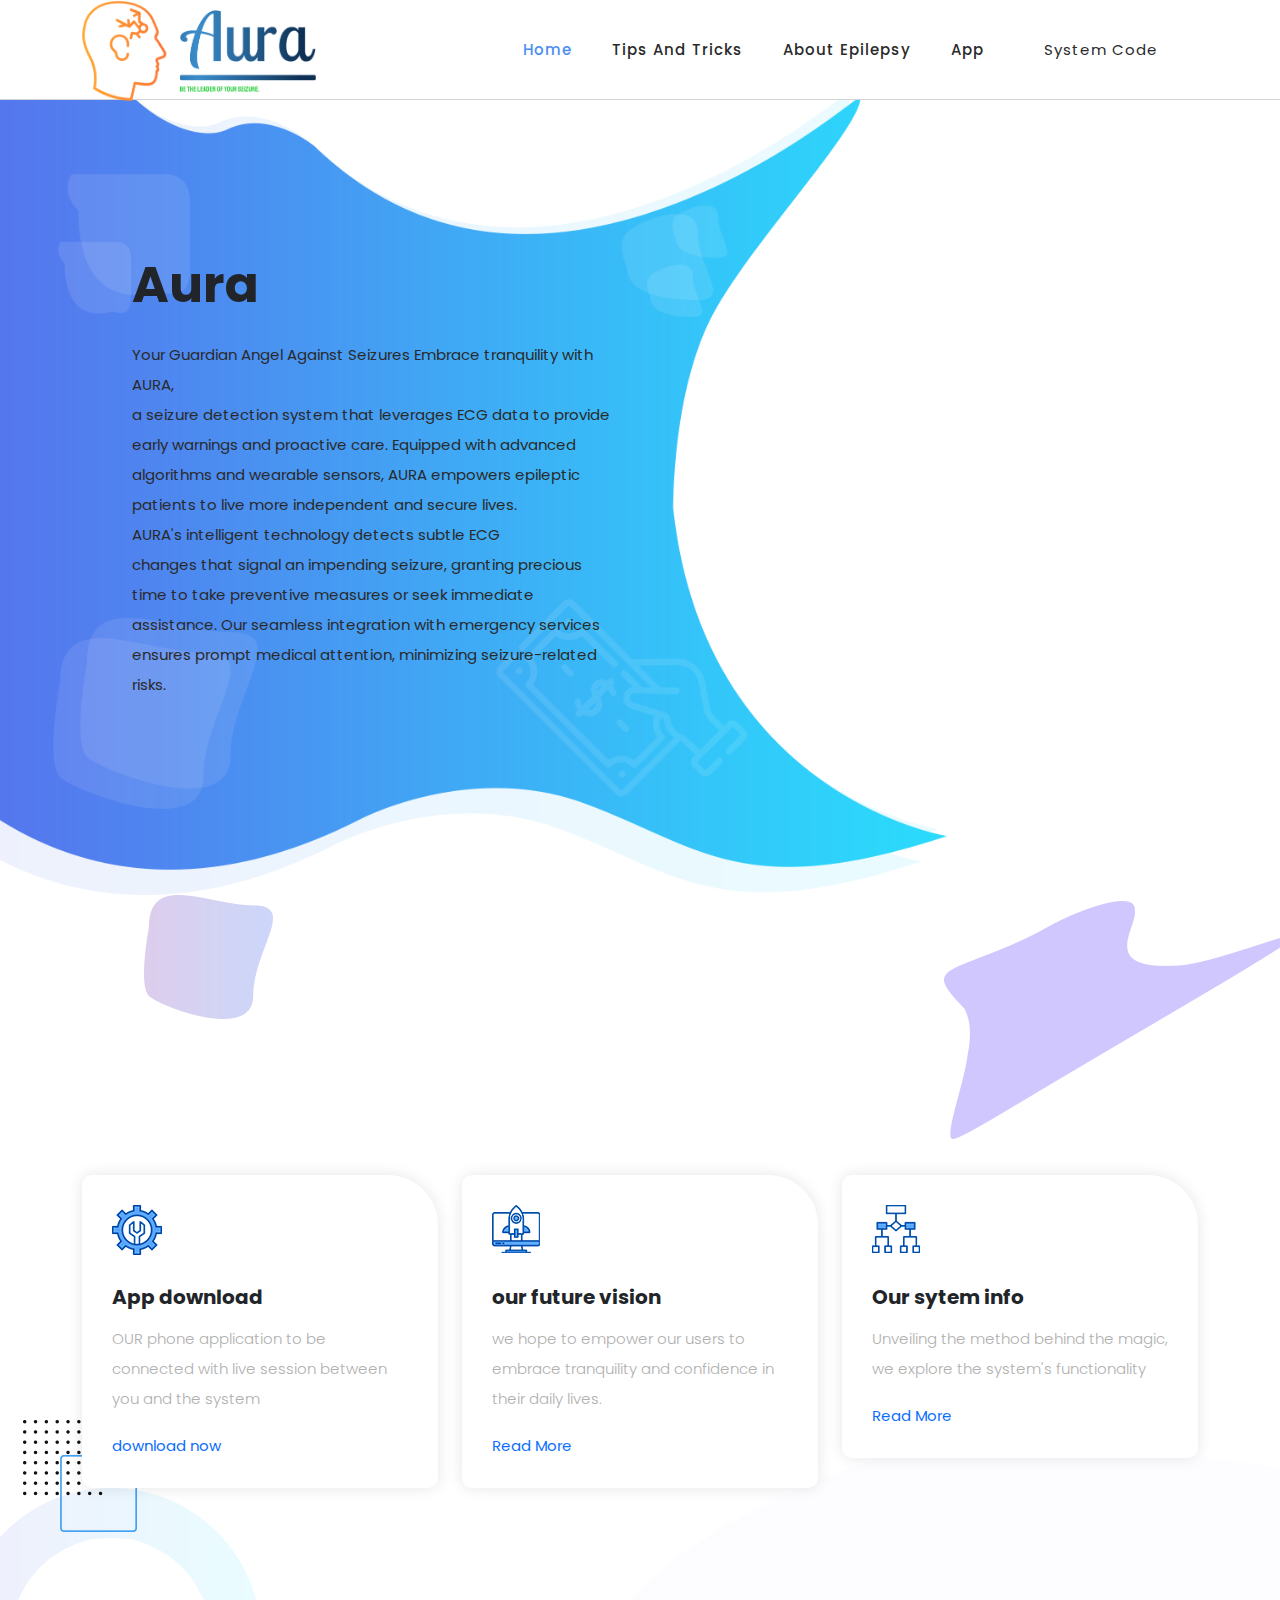
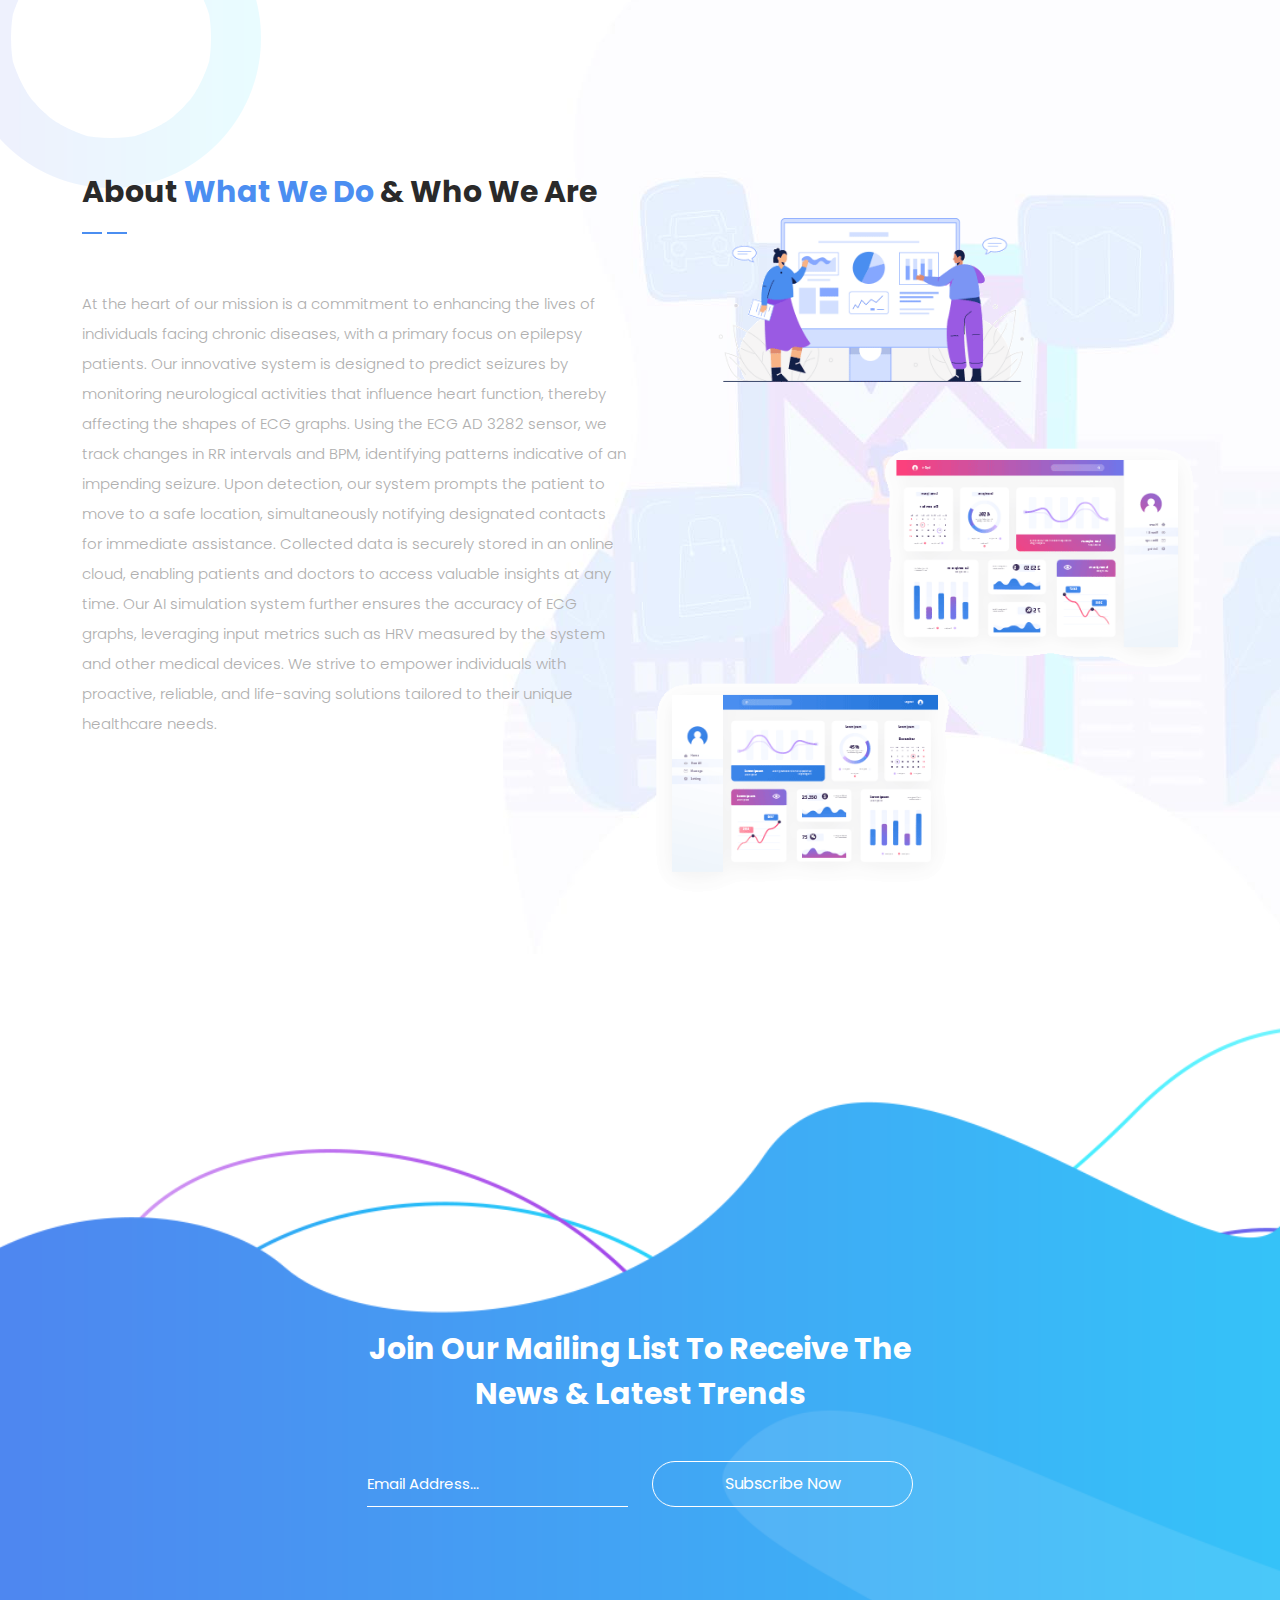
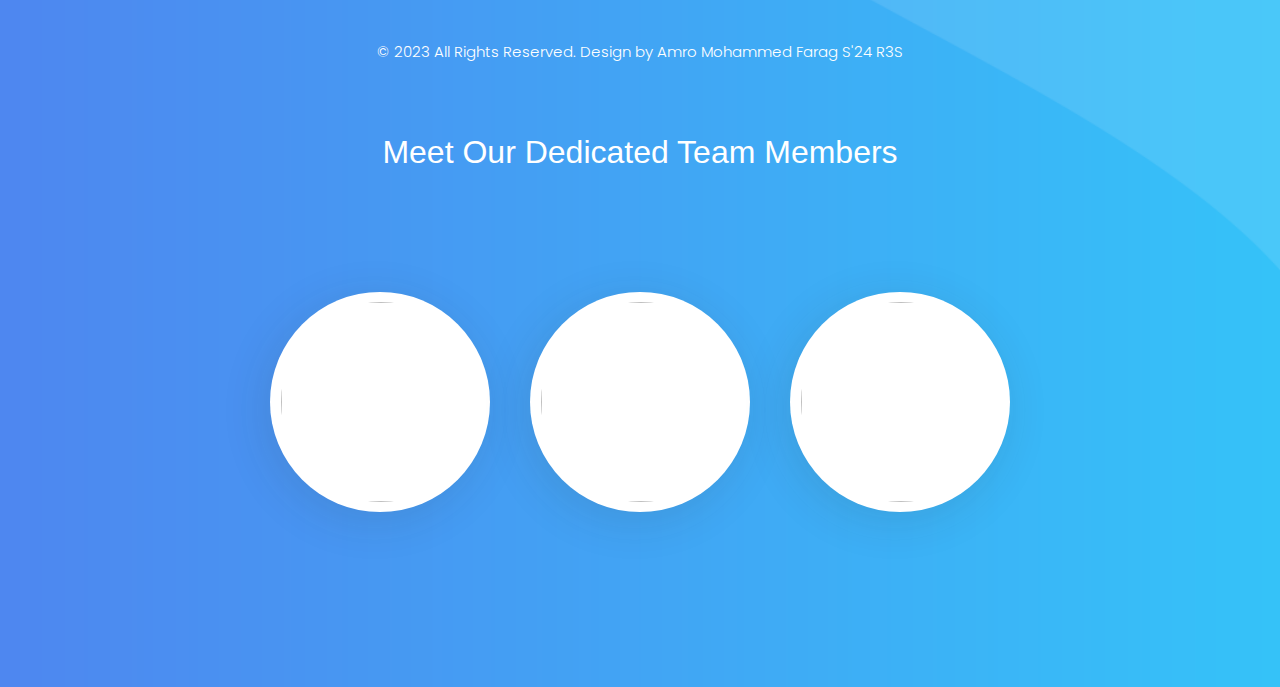
==== commit f65631df: "final edit" ====
--- a/index.html
+++ b/index.html
@@ -12,18 +12,11 @@
     <link rel="preconnect" href="https://fonts.gstatic.com" crossorigin>
     <link href="https://fonts.googleapis.com/css2?family=Roboto:wght@100;300;400;500;700;900&display=swap" rel="stylesheet">
 
-    <title>Chain App Dev - App Landing Page HTML5 Template</title>
+    <title>Aura (team 16305 R3S)</title>
 
     <!-- Bootstrap core CSS -->
     <link href="vendor/bootstrap/css/bootstrap.min.css" rel="stylesheet">
 
-<!--
-
-TemplateMo 570 Chain App Dev
-
-https://templatemo.com/tm-570-chain-app-dev
-
--->
 
     <!-- Additional CSS Files -->
     <link rel="stylesheet" href="https://use.fontawesome.com/releases/v5.8.1/css/all.css" integrity="sha384-50oBUHEmvpQ+1lW4y57PTFmhCaXp0ML5d60M1M7uH2+nqUivzIebhndOJK28anvf" crossorigin="anonymous">
@@ -167,11 +160,11 @@
             <!-- ***** Menu Start ***** -->
             <ul class="nav">
               <li class="scroll-to-section"><a href="#top" class="active">Home</a></li>
-              <li class="scroll-to-section"><a href="#services">Services</a></li>
-              <li class="scroll-to-section"><a href="#about">About</a></li>
-              <li class="scroll-to-section"><a href="#pricing">Pricing</a></li>
-              <li class="scroll-to-section"><a href="#newsletter">Newsletter</a></li>
-              <li><div class="gradient-button"><a id="modal_trigger" href="#modal"><i class="fa fa-sign-in-alt"></i> Sign In Now</a></div></li> 
+              <li class="scroll-to-section"><a href="https://www.cdc.gov/epilepsy/managing-epilepsy/index.htm">Tips and tricks</a></li>
+              <li class="scroll-to-section"><a href="https://epilepsysociety.org.uk/">About epilepsy </a></li>
+              <li class="scroll-to-section"><a href="https://drive.google.com/file/d/1hXIP0M7ZIZEu76tcWpENjPRuEnVuF4JL/view?usp=sharing">App</a></li>
+              <li class="scroll-to-section"><a href="D:\Downloads\web-main\web-main\templatemo_570_chain_app_dev\code.html">system code</a></li>
+              
             </ul>        
             <a class='menu-trigger'>
                 <span>Menu</span>
@@ -184,14 +177,14 @@
   </header>
   <!-- ***** Header Area End ***** -->
   
-  <div id="modal" class="popupContainer" style="display:none;">
+  <!-- <div id="modal" class="popupContainer" style="display:none;">
     <div class="popupHeader">
         <span class="header_title">Login</span>
         <span class="modal_close"><i class="fa fa-times"></i></span>
     </div>
 
     <section class="popupBody">
-        <!-- Social Login -->
+        <!-- Social Login --
         <div class="social_login">
             <div class="">
                 <a href="#" class="social_box fb">
@@ -216,7 +209,7 @@
             </div>
         </div>
 
-        <!-- Username & Password Login form -->
+        !-- Username & Password Login form --
         <div class="user_login">
             <form>
                 <label>Email / Username</label>
@@ -241,7 +234,7 @@
             <a href="#" class="forgot_password">Forgot password?</a>
         </div>
 
-        <!-- Register Form -->
+        !-- Register Form --
         <div class="user_register">
             <form>
                 <label>Full Name</label>
@@ -268,7 +261,7 @@
             </form>
         </div>
     </section>
-</div>
+</div>  -->
 
   <div class="main-banner wow fadeIn" id="top" data-wow-duration="1s" data-wow-delay="0.5s">
     <div class="container">
@@ -281,25 +274,18 @@
                   <div class="col-lg-12">
                     <h2>Aura</h2>
                     <p>
-                      Your Guardian Angel Against Seizures Embrace tranquility with AURA, <br>a seizure detection system that leverages ECG data to provide <br> early warnings and proactive care. Equipped with advanced algorithms<br> and wearable sensors, AURA empowers epileptic patients to live <br>more independent and secure lives. AURA's intelligent technology detects <br>subtle ECG changes that signal an impending seizure, granting precious <br>
-                      time to take preventive measures or seek immediate assistance. <br>
+                      Your Guardian Angel Against Seizures Embrace tranquility with AURA, <br>a seizure detection system that leverages ECG data to provide <br> early warnings and proactive care. Equipped with advanced <br> algorithms and wearable sensors, AURA empowers epileptic<br>  patients to live more independent and secure lives.<br> AURA's intelligent technology detects subtle ECG <br> changes that signal an  impending seizure, granting 
+                      precious<br> time to take preventive measures or seek immediate assistance.
                       Our seamless integration with emergency services ensures prompt medical attention, minimizing seizure-related risks.</p>
                   </div>
-                  <div class="col-lg-12">
-                    <div class="white-button first-button scroll-to-section">
-                      <a href="#contact">Free Quote <i class="fab fa-apple"></i></a>
-                    </div>
-                    <div class="white-button scroll-to-section">
-                      <a href="#contact">Free Quote <i class="fab fa-google-play"></i></a>
-                    </div>
-                  </div>
+
                 </div>
               </div>
             </div>
             <div class="col-lg-6">
               <div class="right-image wow fadeInRight" data-wow-duration="1s" data-wow-delay="0.5s">
                 <img src="https://th.bing.com/th/id/OIP.6OXfZIeLbPVZrS8uVsND5AHaE8?rs=1&pid=ImgDetMain" alt="">
-              <!--   <img src="assets/images/slider-dec.jpg" alt="">-->
+             
               </div>
             </div>
           </div>
@@ -315,24 +301,24 @@
           <div class="section-heading  wow fadeInDown" data-wow-duration="1s" data-wow-delay="0.5s">
             <h4>Amazing <em>Services &amp; Features</em> for you</h4>
             <img src="assets/images/heading-line-dec.png" alt="">
-           <!-- <p>If you need the greatest collection of HTML templates for your business, please visit <a rel="nofollow" href="https://www.toocss.com/" target="_blank">TooCSS</a> Blog. If you need to have a contact form PHP script, go to <a href="https://templatemo.com/contact" target="_parent">our contact page</a> for more information.</p>-->
+          
           </div>
         </div>
       </div>
     </div>
     <div class="container">
       <div class="row">
-        <div class="col-lg-3">
+        <div class="col-lg-4">
           <div class="service-item first-service">
             <div class="icon"></div>
             <h4>App download</h4>
-            <p>OUR phone application to be connected with live session between you andthe system to detect the seizure before happening and warning you</p>
+            <p>OUR phone application to be connected with live session between you and the system </p>
             <div class="text-button">
               <a href="https://drive.google.com/drive/folders/12OPO1yOykfSMmzlpEMEqibcxQzEgT4Ck?usp=sharing">download now<i class="fa fa-arrow-right"></i></a>
             </div>
           </div>
         </div>
-        <div class="col-lg-3">
+        <div class="col-lg-4">
           <div class="service-item second-service">
             <div class="icon"></div>
             <h4>our future vision</h4>
@@ -342,26 +328,26 @@
             </div>
           </div>
         </div>
-        <div class="col-lg-3">
+        <div class="col-lg-4">
           <div class="service-item third-service">
             <div class="icon"></div>
-            <h4>Multi Workflow Idea</h4>
-            <p>If this template is beneficial for your work, please support us <a rel="nofollow" href="https://paypal.me/templatemo" target="_blank">a little via PayPal</a>. Thank you.</p>
+            <h4> Our sytem info</h4>
+            <p>Unveiling the method behind the magic, we explore the system's functionality  </p>
+            <div class="text-button">
+              <a href="D:\Downloads\web-main\web-main\templatemo_570_chain_app_dev\materials.html">Read More <i class="fa fa-arrow-right"></i></a>
+            </div>
+          </div>
+        </div>
+        <!-- <div class="col-lg-3">
+          <div class="service-item fourth-service">
+            <div class="icon"></div>
+            <h4>take look with your data</h4>
+            <p> Empower your data with our AI simulation system, predicting graph shapes from input data</p>
             <div class="text-button">
               <a href="#">Read More <i class="fa fa-arrow-right"></i></a>
             </div>
           </div>
-        </div>
-        <div class="col-lg-3">
-          <div class="service-item fourth-service">
-            <div class="icon"></div>
-            <h4>24/7 Help &amp; Support</h4>
-            <p>Lorem ipsum dolor consectetur adipiscing elit sedder williamsburg photo booth quinoa and fashion axe.</p>
-            <div class="text-button">
-              <a href="#">Read More <i class="fa fa-arrow-right"></i></a>
-            </div>
-          </div>
-        </div>
+        </div>-->
       </div>
     </div>
   </div>
@@ -373,41 +359,15 @@
           <div class="section-heading">
             <h4>About <em>What We Do</em> &amp; Who We Are</h4>
             <img src="assets/images/heading-line-dec.png" alt="">
-            <p>Lorem ipsum dolor sit amet, consectetur adipiscing elit, sed do eismod tempor incididunt ut labore et dolore magna.</p>
-          </div>
-          <div class="row">
-            <div class="col-lg-6">
-              <div class="box-item">
-                <h4><a href="#">Maintance Problems</a></h4>
-                <p>Lorem Ipsum Text</p>
-              </div>
-            </div>
-            <div class="col-lg-6">
-              <div class="box-item">
-                <h4><a href="#">24/7 Support &amp; Help</a></h4>
-                <p>Lorem Ipsum Text</p>
-              </div>
-            </div>
-            <div class="col-lg-6">
-              <div class="box-item">
-                <h4><a href="#">Fixing Issues About</a></h4>
-                <p>Lorem Ipsum Text</p>
-              </div>
-            </div>
-            <div class="col-lg-6">
-              <div class="box-item">
-                <h4><a href="#">Co. Development</a></h4>
-                <p>Lorem Ipsum Text</p>
-              </div>
-            </div>
-            <div class="col-lg-12">
-              <p>Lorem ipsum dolor sit amet, consectetur adipiscing elit, sed do eismod tempor idunte ut labore et dolore adipiscing  magna.</p>
-              <div class="gradient-button">
-                <a href="#">Start 14-Day Free Trial</a>
-              </div>
-              <span>*No Credit Card Required</span>
-            </div>
-          </div>
+
+          </div>
+          <p> 
+            At the heart of our mission is a commitment to enhancing the lives of individuals facing chronic diseases, with a primary focus on epilepsy patients. Our innovative system is designed to predict seizures by monitoring neurological activities 
+            that influence heart function, thereby affecting the shapes of ECG graphs. Using the ECG AD 3282 sensor, we track changes in RR intervals and BPM, identifying patterns indicative of an impending seizure. Upon detection, our system prompts the 
+            patient to move to a safe location, simultaneously notifying designated contacts for immediate assistance. Collected data is securely stored in an online cloud, enabling patients and doctors to access valuable insights at any time. Our AI 
+            simulation system further ensures the accuracy of ECG graphs, leveraging input metrics such as HRV measured by the system and other medical devices. We strive to empower individuals with proactive, reliable, and life-saving solutions tailored 
+            to their unique healthcare needs.</p>
+
         </div>
         <div class="col-lg-6">
           <div class="right-image">
@@ -418,324 +378,6 @@
     </div>
   </div>
 
-  <div id="clients" class="the-clients">
-    <div class="container">
-      <div class="row">
-        <div class="col-lg-8 offset-lg-2">
-          <div class="section-heading">
-            <h4>Check What <em>The Clients Say</em> About Our App Dev</h4>
-            <img src="assets/images/heading-line-dec.png" alt="">
-            <p>Lorem ipsum dolor sit amet, consectetur adipiscing elit, sed do eismod tempor incididunt ut labore et dolore magna.</p>
-          </div>
-        </div>
-        <div class="col-lg-12">
-          <div class="naccs">
-            <div class="grid">
-              <div class="row">
-                <div class="col-lg-7 align-self-center">
-                  <div class="menu">
-                    <div class="first-thumb active">
-                      <div class="thumb">
-                        <div class="row">
-                          <div class="col-lg-4 col-sm-4 col-12">
-                            <h4>David Martino Co</h4>
-                            <span class="date">30 November 2021</span>
-                          </div>
-                          <div class="col-lg-4 col-sm-4 d-none d-sm-block">
-                            <span class="category">Financial Apps</span>
-                          </div>
-                          <div class="col-lg-4 col-sm-4 col-12">
-                              <i class="fa fa-star"></i>
-                              <i class="fa fa-star"></i>
-                              <i class="fa fa-star"></i>
-                              <i class="fa fa-star"></i>
-                              <i class="fa fa-star"></i>
-                              <span class="rating">4.8</span>
-                          </div>
-                        </div>
-                      </div>
-                    </div>
-                    <div>
-                      <div class="thumb">
-                        <div class="row">
-                          <div class="col-lg-4 col-sm-4 col-12">
-                            <h4>Jake Harris Nyo</h4>
-                            <span class="date">29 November 2021</span>
-                          </div>
-                          <div class="col-lg-4 col-sm-4 d-none d-sm-block">
-                            <span class="category">Digital Business</span>
-                          </div>
-                          <div class="col-lg-4 col-sm-4 col-12">
-                              <i class="fa fa-star"></i>
-                              <i class="fa fa-star"></i>
-                              <i class="fa fa-star"></i>
-                              <i class="fa fa-star"></i>
-                              <i class="fa fa-star"></i>
-                              <span class="rating">4.5</span>
-                          </div>
-                        </div>
-                      </div>
-                    </div>
-                    <div>
-                      <div class="thumb">
-                        <div class="row">
-                          <div class="col-lg-4 col-sm-4 col-12">
-                            <h4>May Catherina</h4>
-                            <span class="date">27 November 2021</span>
-                          </div>
-                          <div class="col-lg-4 col-sm-4 d-none d-sm-block">
-                            <span class="category">Business &amp; Economics</span>
-                          </div>
-                          <div class="col-lg-4 col-sm-4 col-12">
-                              <i class="fa fa-star"></i>
-                              <i class="fa fa-star"></i>
-                              <i class="fa fa-star"></i>
-                              <i class="fa fa-star"></i>
-                              <i class="fa fa-star"></i>
-                              <span class="rating">4.7</span>
-                          </div>
-                        </div>
-                      </div>
-                    </div>
-                    <div>
-                      <div class="thumb">
-                        <div class="row">
-                          <div class="col-lg-4 col-sm-4 col-12">
-                            <h4>Random User</h4>
-                            <span class="date">24 November 2021</span>
-                          </div>
-                          <div class="col-lg-4 col-sm-4 d-none d-sm-block">
-                            <span class="category">New App Ecosystem</span>
-                          </div>
-                          <div class="col-lg-4 col-sm-4 col-12">
-                              <i class="fa fa-star"></i>
-                              <i class="fa fa-star"></i>
-                              <i class="fa fa-star"></i>
-                              <i class="fa fa-star"></i>
-                              <i class="fa fa-star"></i>
-                              <span class="rating">3.9</span>
-                          </div>
-                        </div>
-                      </div>
-                    </div>
-                    <div class="last-thumb">
-                      <div class="thumb">
-                        <div class="row">
-                          <div class="col-lg-4 col-sm-4 col-12">
-                            <h4>Mark Amber Do</h4>
-                            <span class="date">21 November 2021</span>
-                          </div>
-                          <div class="col-lg-4 col-sm-4 d-none d-sm-block">
-                            <span class="category">Web Development</span>
-                          </div>
-                          <div class="col-lg-4 col-sm-4 col-12">
-                              <i class="fa fa-star"></i>
-                              <i class="fa fa-star"></i>
-                              <i class="fa fa-star"></i>
-                              <i class="fa fa-star"></i>
-                              <i class="fa fa-star"></i>
-                              <span class="rating">4.3</span>
-                          </div>
-                        </div>
-                      </div>
-                    </div>
-                  </div>
-                </div> 
-                <div class="col-lg-5">
-                  <ul class="nacc">
-                    <li class="active">
-                      <div>
-                        <div class="thumb">
-                          <div class="row">
-                            <div class="col-lg-12">
-                              <div class="client-content">
-                                <img src="assets/images/quote.png" alt="">
-                                <p>“Lorem ipsum dolor sit amet, consectetur adpiscing elit, sed do eismod tempor idunte ut labore et dolore magna aliqua darwin kengan
-                                  lorem ipsum dolor sit amet, consectetur picing elit massive big blasta.”</p>
-                              </div>
-                              <div class="down-content">
-                                <img src="assets/images/client-image.jpg" alt="">
-                                <div class="right-content">
-                                  <h4>David Martino</h4>
-                                  <span>CEO of David Company</span>
-                                </div>
-                              </div>
-                            </div>
-                          </div>
-                        </div>
-                      </div>
-                    </li>
-                    <li>
-                      <div>
-                        <div class="thumb">
-                          <div class="row">
-                            <div class="col-lg-12">
-                              <div class="client-content">
-                                <img src="assets/images/quote.png" alt="">
-                                <p>“CTO, Lorem ipsum dolor sit amet, consectetur adpiscing elit, sed do eismod tempor idunte ut labore et dolore magna aliqua darwin kengan
-                                  lorem ipsum dolor sit amet, consectetur picing elit massive big blasta.”</p>
-                              </div>
-                              <div class="down-content">
-                                <img src="assets/images/client-image.jpg" alt="">
-                                <div class="right-content">
-                                  <h4>Jake H. Nyo</h4>
-                                  <span>CTO of Digital Company</span>
-                                </div>
-                              </div>
-                            </div>
-                          </div>
-                        </div>
-                      </div>
-                    </li>
-                    <li>
-                      <div>
-                        <div class="thumb">
-                          <div class="row">
-                            <div class="col-lg-12">
-                              <div class="client-content">
-                                <img src="assets/images/quote.png" alt="">
-                                <p>“May, Lorem ipsum dolor sit amet, consectetur adpiscing elit, sed do eismod tempor idunte ut labore et dolore magna aliqua darwin kengan
-                                  lorem ipsum dolor sit amet, consectetur picing elit massive big blasta.”</p>
-                              </div>
-                              <div class="down-content">
-                                <img src="assets/images/client-image.jpg" alt="">
-                                <div class="right-content">
-                                  <h4>May C.</h4>
-                                  <span>Founder of Catherina Co.</span>
-                                </div>
-                              </div>
-                            </div>
-                          </div>
-                        </div>
-                      </div>
-                    </li>
-                    <li>
-                      <div>
-                        <div class="thumb">
-                          <div class="row">
-                            <div class="col-lg-12">
-                              <div class="client-content">
-                                <img src="assets/images/quote.png" alt="">
-                                <p>“Lorem ipsum dolor sit amet, consectetur adpiscing elit, sed do eismod tempor idunte ut labore et dolore magna aliqua darwin kengan
-                                  lorem ipsum dolor sit amet, consectetur picing elit massive big blasta.”</p>
-                              </div>
-                              <div class="down-content">
-                                <img src="assets/images/client-image.jpg" alt="">
-                                <div class="right-content">
-                                  <h4>Random Staff</h4>
-                                  <span>Manager, Digital Company</span>
-                                </div>
-                              </div>
-                            </div>
-                          </div>
-                        </div>
-                      </div>
-                    </li>
-                    <li>
-                      <div>
-                        <div class="thumb">
-                          <div class="row">
-                            <div class="col-lg-12">
-                              <div class="client-content">
-                                <img src="assets/images/quote.png" alt="">
-                                <p>“Mark, Lorem ipsum dolor sit amet, consectetur adpiscing elit, sed do eismod tempor idunte ut labore et dolore magna aliqua darwin kengan
-                                  lorem ipsum dolor sit amet, consectetur picing elit massive big blasta.”</p>
-                              </div>
-                              <div class="down-content">
-                                <img src="assets/images/client-image.jpg" alt="">
-                                <div class="right-content">
-                                  <h4>Mark Am</h4>
-                                  <span>CTO, Amber Do Company</span>
-                                </div>
-                              </div>
-                            </div>
-                          </div>
-                        </div>
-                      </div>
-                    </li>
-                  </ul>
-                </div>          
-              </div>
-            </div>
-          </div>
-        </div>
-      </div>
-    </div>
-  </div>
-<!--
-  <div id="pricing" class="pricing-tables">
-    <div class="container">
-      <div class="row">
-        <div class="col-lg-8 offset-lg-2">
-          <div class="section-heading">
-            <h4>We Have The Best Pre-Order <em>Prices</em> You Can Get</h4>
-            <img src="assets/images/heading-line-dec.png" alt="">
-            <p>Lorem ipsum dolor sit amet, consectetur adipiscing elit, sed do eismod tempor incididunt ut labore et dolore magna.</p>
-          </div>
-        </div>
-        <div class="col-lg-4">
-          <div class="pricing-item-regular">
-            <span class="price">$12</span>
-            <h4>Standard Plan App</h4>
-            <div class="icon">
-              <img src="assets/images/pricing-table-01.png" alt="">
-            </div>
-            <ul>
-              <li>Lorem Ipsum Dolores</li>
-              <li>20 TB of Storage</li>
-              <li class="non-function">Life-time Support</li>
-              <li class="non-function">Premium Add-Ons</li>
-              <li class="non-function">Fastest Network</li>
-              <li class="non-function">More Options</li>
-            </ul>
-            <div class="border-button">
-              <a href="#">Purchase This Plan Now</a>
-            </div>
-          </div>
-        </div>
-        <div class="col-lg-4">
-          <div class="pricing-item-pro">
-            <span class="price">$25</span>
-            <h4>Business Plan App</h4>
-            <div class="icon">
-              <img src="assets/images/pricing-table-01.png" alt="">
-            </div>
-            <ul>
-              <li>Lorem Ipsum Dolores</li>
-              <li>50 TB of Storage</li>
-              <li>Life-time Support</li>
-              <li>Premium Add-Ons</li>
-              <li class="non-function">Fastest Network</li>
-              <li class="non-function">More Options</li>
-            </ul>
-            <div class="border-button">
-              <a href="#">Purchase This Plan Now</a>
-            </div>
-          </div>
-        </div>
-        <div class="col-lg-4">
-          <div class="pricing-item-regular">
-            <span class="price">$66</span>
-            <h4>Premium Plan App</h4>
-            <div class="icon">
-              <img src="assets/images/pricing-table-01.png" alt="">
-            </div>
-            <ul>
-              <li>Lorem Ipsum Dolores</li>
-              <li>120 TB of Storage</li>
-              <li>Life-time Support</li>
-              <li>Premium Add-Ons</li>
-              <li>Fastest Network</li>
-              <li>More Options</li>
-            </ul>
-            <div class="border-button">
-              <a href="#">Purchase This Plan Now</a>
-            </div>
-          </div>
-        </div>
-      </div>
-    </div>
-  </div> -->
 
   <footer id="newsletter">
     <div class="container">
@@ -762,71 +404,22 @@
           </form>
         </div>
       </div>
-      <div class="row">
-        <div class="col-lg-3">
-          <div class="footer-widget">
-            <h4>Contact Us</h4>
-            <p>Rio de Janeiro - RJ, 22795-008, Brazil</p>
-            <p><a href="#">010-020-0340</a></p>
-            <p><a href="#">info@company.co</a></p>
-          </div>
-        </div>
-        <div class="col-lg-3">
-          <div class="footer-widget">
-            <h4>About Us</h4>
-            <ul>
-              <li><a href="#">Home</a></li>
-              <li><a href="#">Services</a></li>
-              <li><a href="#">About</a></li>
-              <li><a href="#">Testimonials</a></li>
-              <li><a href="#">Pricing</a></li>
-            </ul>
-            <ul>
-              <li><a href="#">About</a></li>
-              <li><a href="#">Testimonials</a></li>
-              <li><a href="#">Pricing</a></li>
-            </ul>
-          </div>
-        </div>
-        <div class="col-lg-3">
-          <div class="footer-widget">
-            <h4>Useful Links</h4>
-            <ul>
-              <li><a href="#">Free Apps</a></li>
-              <li><a href="#">App Engine</a></li>
-              <li><a href="#">Programming</a></li>
-              <li><a href="#">Development</a></li>
-              <li><a href="#">App News</a></li>
-            </ul>
-            <ul>
-              <li><a href="#">App Dev Team</a></li>
-              <li><a href="#">Digital Web</a></li>
-              <li><a href="#">Normal Apps</a></li>
-            </ul>
-          </div>
-        </div>
-        <div class="col-lg-3">
-          <div class="footer-widget">
-            <h4>About Our Company</h4>
-            <div class="logo">
-              <img src="assets/images/white-logo.png" alt="">
-            </div>
-            <p>Lorem ipsum dolor sit amet, consectetur adipiscing elit, sed do eiusmod tempor incididunt ut labore et dolore.</p>
-          </div>
-        </div>
+
         <div class="col-lg-12">
           <div class="copyright-text">
-            <p>Copyright © 2022 Chain App Dev Company. All Rights Reserved. 
-          <br>Design: <a href="https://templatemo.com/" target="_blank" title="css templates">TemplateMo</a></p>
-          </div>
-        </div>
-      </div>
-    </div>
-  
-
-
-  
-
+            <p> © 2023 All Rights Reserved. Design by Amro Mohammed Farag S'24 R3S
+        
+          </div>
+        </div>
+      </div> 
+    </div>
+
+
+    <center> 
+    <p style="text-align:center; font-size: 32px; color: white; font-family: 'Arial Rounded MT Bold', sans-serif;  padding: 10px; display: inline-block;">
+       <br><br>Meet Our Dedicated Team Members
+  </p>
+    </center>
 
 <div class='home-container'>
   <div class='profile-card'>
--- a/assets/css/templatemo-chain-app-dev.css
+++ b/assets/css/templatemo-chain-app-dev.css
@@ -301,7 +301,7 @@
 
 .background-header .logo,
 .background-header .main-nav .nav li a {
-  color: #fff;
+  color: #ffffff;
 }
 
 .background-header .main-nav .nav li:hover a {
@@ -329,7 +329,7 @@
 }
 
 .header-area {
-  background-color: transparent;
+  background-color: rgb(255, 255, 255);
   border-bottom: 1px solid rgba(42,42,42,0.2);
   position: absolute;
   left: 0px;
@@ -1010,6 +1010,7 @@
 }
 
 .service-item {
+  
   position: relative;
   z-index: 1;
   padding: 30px;
@@ -1149,6 +1150,7 @@
 }
 
 .about-us .right-image {
+  margin-top: 200px;
   position: relative;
   z-index: 1;
 }
